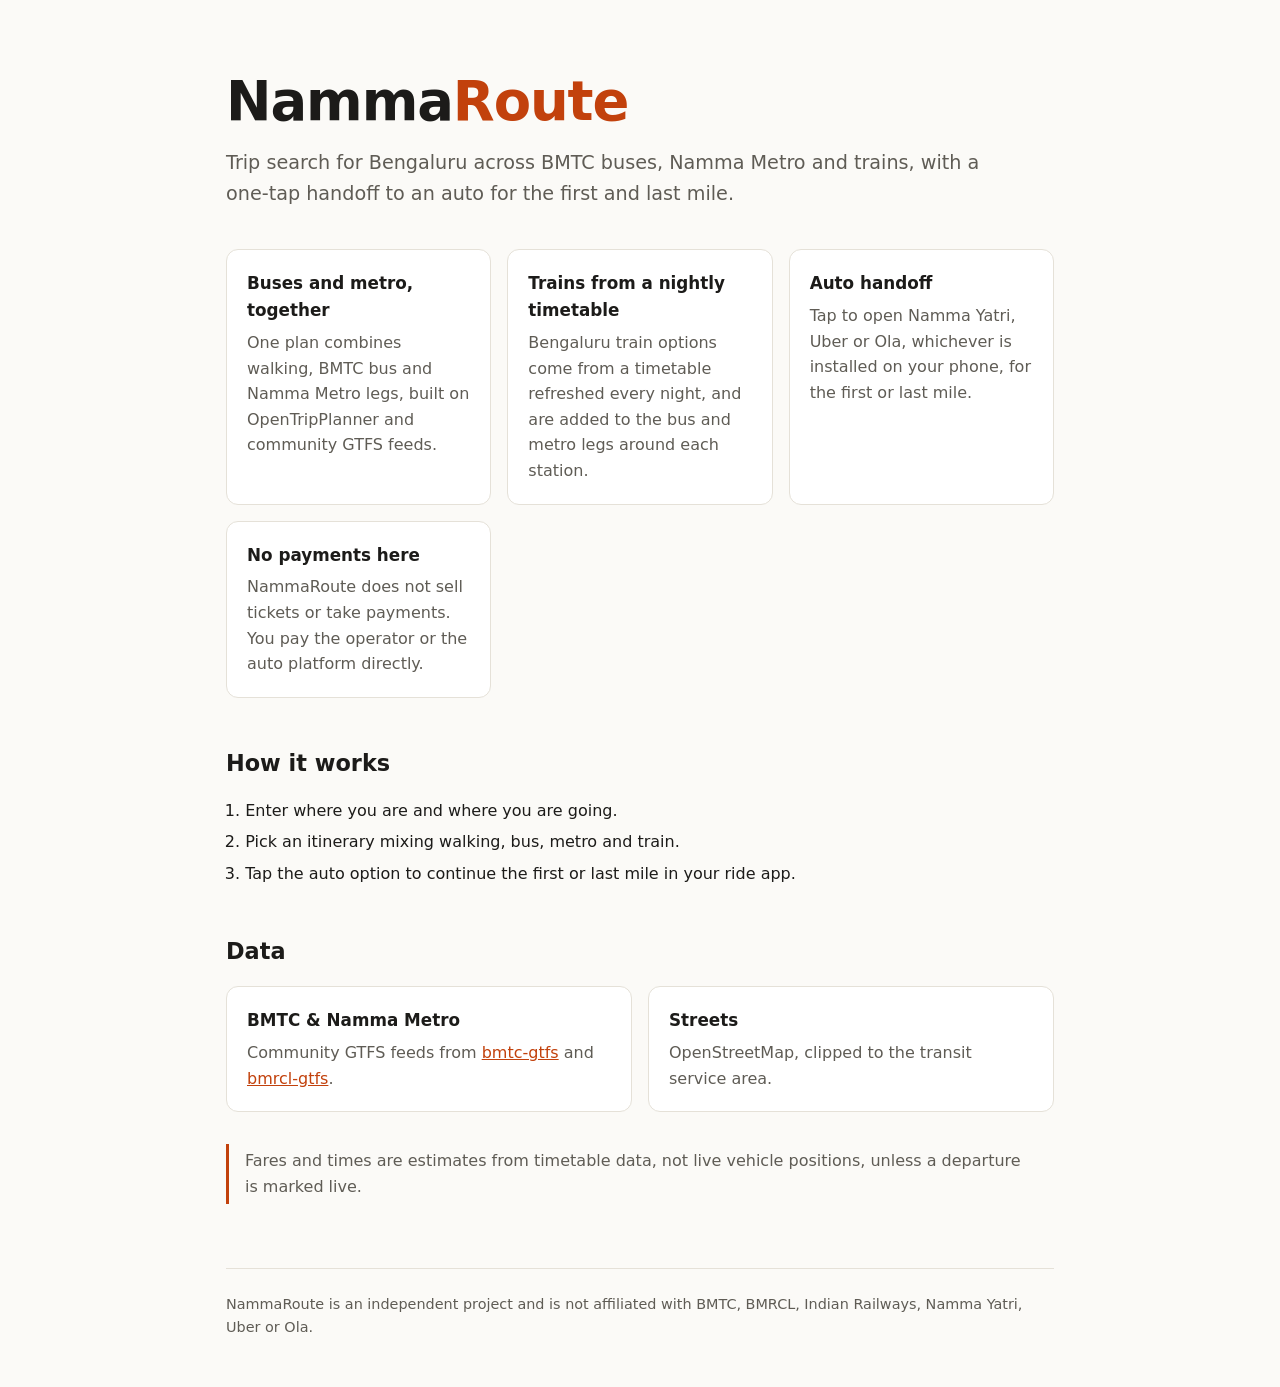
==== index.html @ 0c23e3b9 "Add NammaRoute landing page" ====
<!doctype html>
<html lang="en">
<head>
<meta charset="utf-8">
<meta name="viewport" content="width=device-width, initial-scale=1">
<title>NammaRoute – Bengaluru trip search</title>
<meta name="description" content="Plan Bengaluru trips across BMTC buses, Namma Metro and trains, with a one-tap handoff to Namma Yatri, Uber or Ola for the first and last mile.">
<style>
:root{--bg:#fbfaf7;--fg:#1c1b19;--muted:#5f5c55;--card:#fff;--line:#e5e1d8;--accent:#c2410c;--accent-fg:#fff}
@media (prefers-color-scheme:dark){:root{--bg:#141412;--fg:#f1efe9;--muted:#a8a498;--card:#1d1c19;--line:#2e2c27;--accent:#fb923c;--accent-fg:#141412}}
*{box-sizing:border-box}
body{margin:0;background:var(--bg);color:var(--fg);font:16px/1.6 system-ui,-apple-system,"Segoe UI",Roboto,sans-serif}
.wrap{max-width:860px;margin:0 auto;padding:0 16px}
header{padding:72px 0 40px}
h1{font-size:clamp(2.2rem,6vw,3.4rem);line-height:1.1;margin:0 0 16px;letter-spacing:-.02em}
h1 span{color:var(--accent)}
.lead{font-size:1.2rem;color:var(--muted);max-width:40em;margin:0}
h2{font-size:1.4rem;margin:48px 0 16px}
.grid{display:grid;gap:16px;grid-template-columns:repeat(auto-fit,minmax(240px,1fr))}
.card{background:var(--card);border:1px solid var(--line);border-radius:12px;padding:20px}
.card h3{margin:0 0 6px;font-size:1.05rem}
.card p{margin:0;color:var(--muted)}
ol{padding-left:1.2em}li{margin:6px 0}
.note{border-left:3px solid var(--accent);padding:4px 16px;color:var(--muted);margin-top:32px}
footer{border-top:1px solid var(--line);margin-top:64px;padding:24px 0 48px;color:var(--muted);font-size:.9rem}
a{color:var(--accent)}
</style>
</head>
<body>
<div class="wrap">
<header>
  <h1>Namma<span>Route</span></h1>
  <p class="lead">Trip search for Bengaluru across BMTC buses, Namma Metro and trains, with a one-tap handoff to an auto for the first and last mile.</p>
</header>

<main>
  <section class="grid" aria-label="Features">
    <div class="card"><h3>Buses and metro, together</h3><p>One plan combines walking, BMTC bus and Namma Metro legs, built on OpenTripPlanner and community GTFS feeds.</p></div>
    <div class="card"><h3>Trains from a nightly timetable</h3><p>Bengaluru train options come from a timetable refreshed every night, and are added to the bus and metro legs around each station.</p></div>
    <div class="card"><h3>Auto handoff</h3><p>Tap to open Namma Yatri, Uber or Ola, whichever is installed on your phone, for the first or last mile.</p></div>
    <div class="card"><h3>No payments here</h3><p>NammaRoute does not sell tickets or take payments. You pay the operator or the auto platform directly.</p></div>
  </section>

  <h2>How it works</h2>
  <ol>
    <li>Enter where you are and where you are going.</li>
    <li>Pick an itinerary mixing walking, bus, metro and train.</li>
    <li>Tap the auto option to continue the first or last mile in your ride app.</li>
  </ol>

  <h2>Data</h2>
  <div class="grid">
    <div class="card"><h3>BMTC &amp; Namma Metro</h3><p>Community GTFS feeds from <a href="https://github.com/Vonter/bmtc-gtfs">bmtc-gtfs</a> and <a href="https://github.com/Vonter/bmrcl-gtfs">bmrcl-gtfs</a>.</p></div>
    <div class="card"><h3>Streets</h3><p>OpenStreetMap, clipped to the transit service area.</p></div>
  </div>

  <p class="note">Fares and times are estimates from timetable data, not live vehicle positions, unless a departure is marked live.</p>
</main>

<footer>
  NammaRoute is an independent project and is not affiliated with BMTC, BMRCL, Indian Railways, Namma Yatri, Uber or Ola.
</footer>
</div>
</body>
</html>
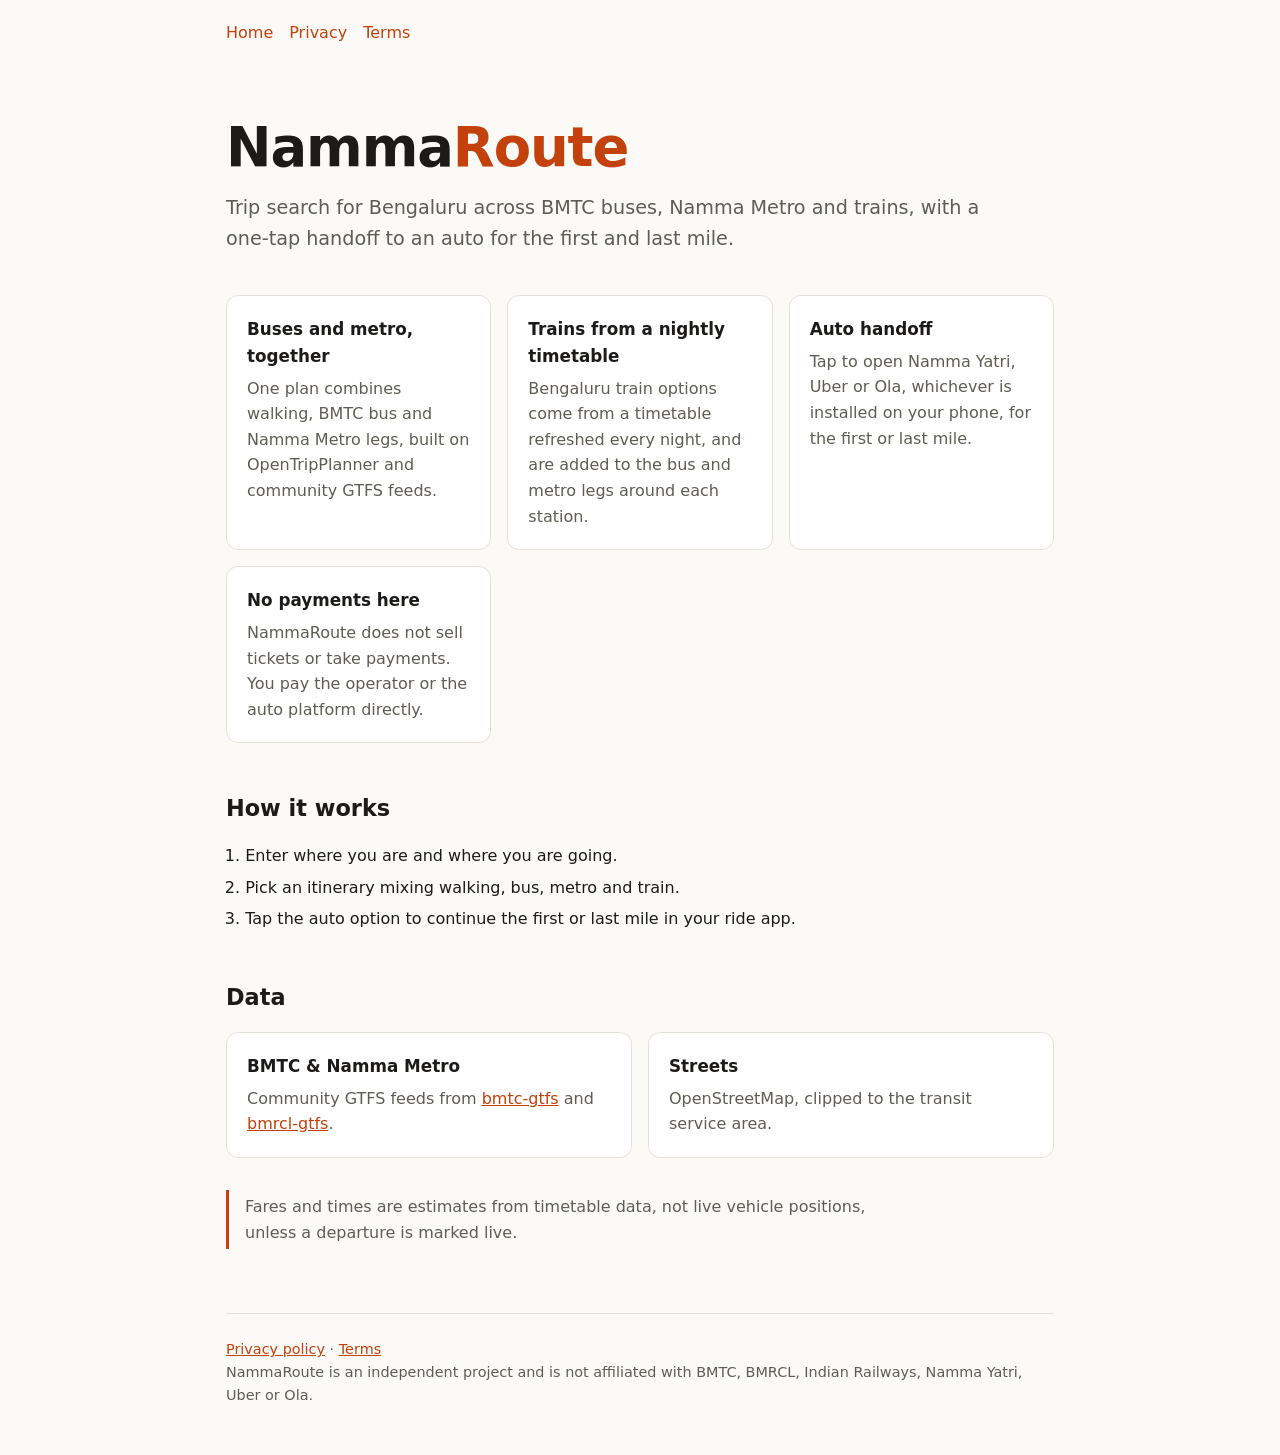
==== commit 2770084a: "Add privacy policy and terms pages with shared stylesheet" ====
--- a/index.html
+++ b/index.html
@@ -5,29 +5,11 @@
 <meta name="viewport" content="width=device-width, initial-scale=1">
 <title>NammaRoute – Bengaluru trip search</title>
 <meta name="description" content="Plan Bengaluru trips across BMTC buses, Namma Metro and trains, with a one-tap handoff to Namma Yatri, Uber or Ola for the first and last mile.">
-<style>
-:root{--bg:#fbfaf7;--fg:#1c1b19;--muted:#5f5c55;--card:#fff;--line:#e5e1d8;--accent:#c2410c;--accent-fg:#fff}
-@media (prefers-color-scheme:dark){:root{--bg:#141412;--fg:#f1efe9;--muted:#a8a498;--card:#1d1c19;--line:#2e2c27;--accent:#fb923c;--accent-fg:#141412}}
-*{box-sizing:border-box}
-body{margin:0;background:var(--bg);color:var(--fg);font:16px/1.6 system-ui,-apple-system,"Segoe UI",Roboto,sans-serif}
-.wrap{max-width:860px;margin:0 auto;padding:0 16px}
-header{padding:72px 0 40px}
-h1{font-size:clamp(2.2rem,6vw,3.4rem);line-height:1.1;margin:0 0 16px;letter-spacing:-.02em}
-h1 span{color:var(--accent)}
-.lead{font-size:1.2rem;color:var(--muted);max-width:40em;margin:0}
-h2{font-size:1.4rem;margin:48px 0 16px}
-.grid{display:grid;gap:16px;grid-template-columns:repeat(auto-fit,minmax(240px,1fr))}
-.card{background:var(--card);border:1px solid var(--line);border-radius:12px;padding:20px}
-.card h3{margin:0 0 6px;font-size:1.05rem}
-.card p{margin:0;color:var(--muted)}
-ol{padding-left:1.2em}li{margin:6px 0}
-.note{border-left:3px solid var(--accent);padding:4px 16px;color:var(--muted);margin-top:32px}
-footer{border-top:1px solid var(--line);margin-top:64px;padding:24px 0 48px;color:var(--muted);font-size:.9rem}
-a{color:var(--accent)}
-</style>
+<link rel="stylesheet" href="style.css">
 </head>
 <body>
 <div class="wrap">
+<nav><a href="./">Home</a><a href="privacy.html">Privacy</a><a href="terms.html">Terms</a></nav>
 <header>
   <h1>Namma<span>Route</span></h1>
   <p class="lead">Trip search for Bengaluru across BMTC buses, Namma Metro and trains, with a one-tap handoff to an auto for the first and last mile.</p>
@@ -58,6 +40,7 @@
 </main>
 
 <footer>
+  <a href="privacy.html">Privacy policy</a> · <a href="terms.html">Terms</a><br>
   NammaRoute is an independent project and is not affiliated with BMTC, BMRCL, Indian Railways, Namma Yatri, Uber or Ola.
 </footer>
 </div>
--- a/style.css
+++ b/style.css
@@ -0,0 +1,23 @@
+:root{--bg:#fbfaf7;--fg:#1c1b19;--muted:#5f5c55;--card:#fff;--line:#e5e1d8;--accent:#c2410c;--accent-fg:#fff}
+@media (prefers-color-scheme:dark){:root{--bg:#141412;--fg:#f1efe9;--muted:#a8a498;--card:#1d1c19;--line:#2e2c27;--accent:#fb923c;--accent-fg:#141412}}
+*{box-sizing:border-box}
+body{margin:0;background:var(--bg);color:var(--fg);font:16px/1.6 system-ui,-apple-system,"Segoe UI",Roboto,sans-serif}
+.wrap{max-width:860px;margin:0 auto;padding:0 16px}
+header{padding:72px 0 40px}
+h1{font-size:clamp(2.2rem,6vw,3.4rem);line-height:1.1;margin:0 0 16px;letter-spacing:-.02em}
+h1 span{color:var(--accent)}
+.lead{font-size:1.2rem;color:var(--muted);max-width:40em;margin:0}
+h2{font-size:1.4rem;margin:48px 0 16px}
+.grid{display:grid;gap:16px;grid-template-columns:repeat(auto-fit,minmax(240px,1fr))}
+.card{background:var(--card);border:1px solid var(--line);border-radius:12px;padding:20px}
+.card h3{margin:0 0 6px;font-size:1.05rem}
+.card p{margin:0;color:var(--muted)}
+ol{padding-left:1.2em}li{margin:6px 0}
+.note{border-left:3px solid var(--accent);padding:4px 16px;color:var(--muted);margin-top:32px}
+footer{border-top:1px solid var(--line);margin-top:64px;padding:24px 0 48px;color:var(--muted);font-size:.9rem}
+a{color:var(--accent)}
+nav{display:flex;gap:16px;flex-wrap:wrap;padding-top:20px}nav a{text-decoration:none}
+h1.page{font-size:2rem;margin:32px 0 8px}
+main p,main li{max-width:42em}
+.updated{color:var(--muted);margin:0 0 24px}
+
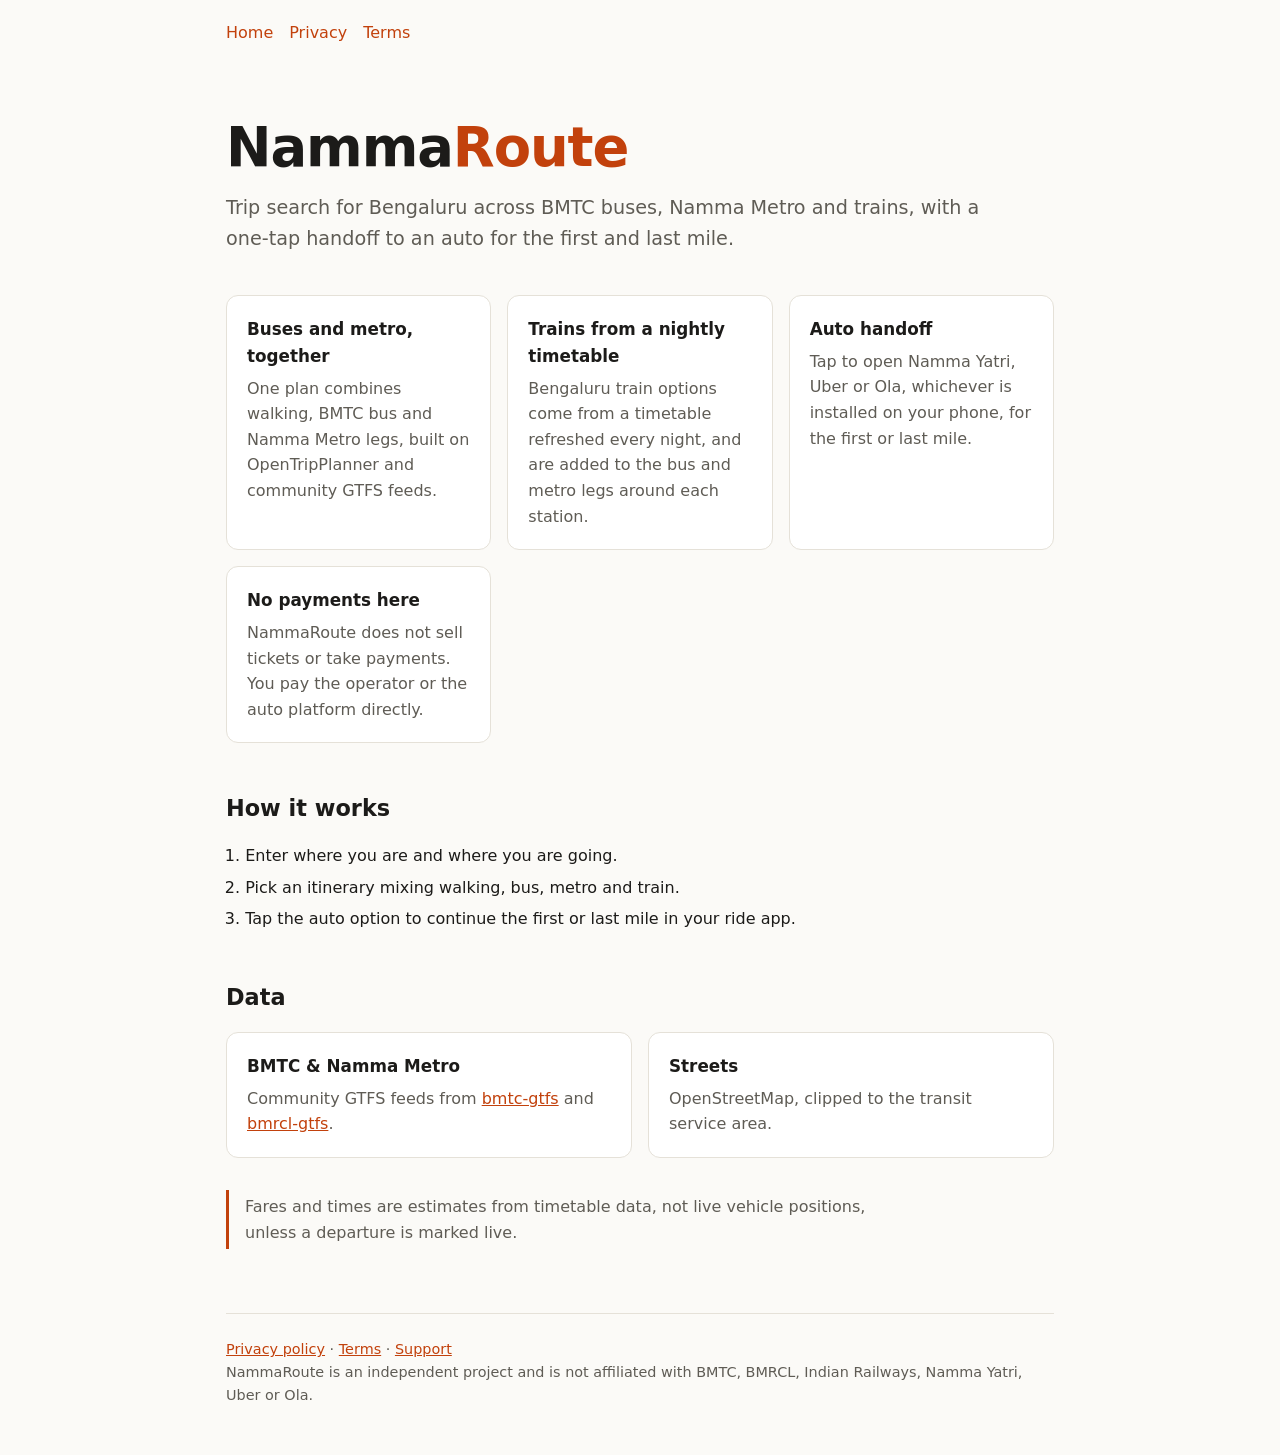
==== commit d7de4a76: "Add support email" ====
--- a/index.html
+++ b/index.html
@@ -40,7 +40,7 @@
 </main>
 
 <footer>
-  <a href="privacy.html">Privacy policy</a> · <a href="terms.html">Terms</a><br>
+  <a href="privacy.html">Privacy policy</a> · <a href="terms.html">Terms</a> · <a href="mailto:supportavir@gmail.com">Support</a><br>
   NammaRoute is an independent project and is not affiliated with BMTC, BMRCL, Indian Railways, Namma Yatri, Uber or Ola.
 </footer>
 </div>
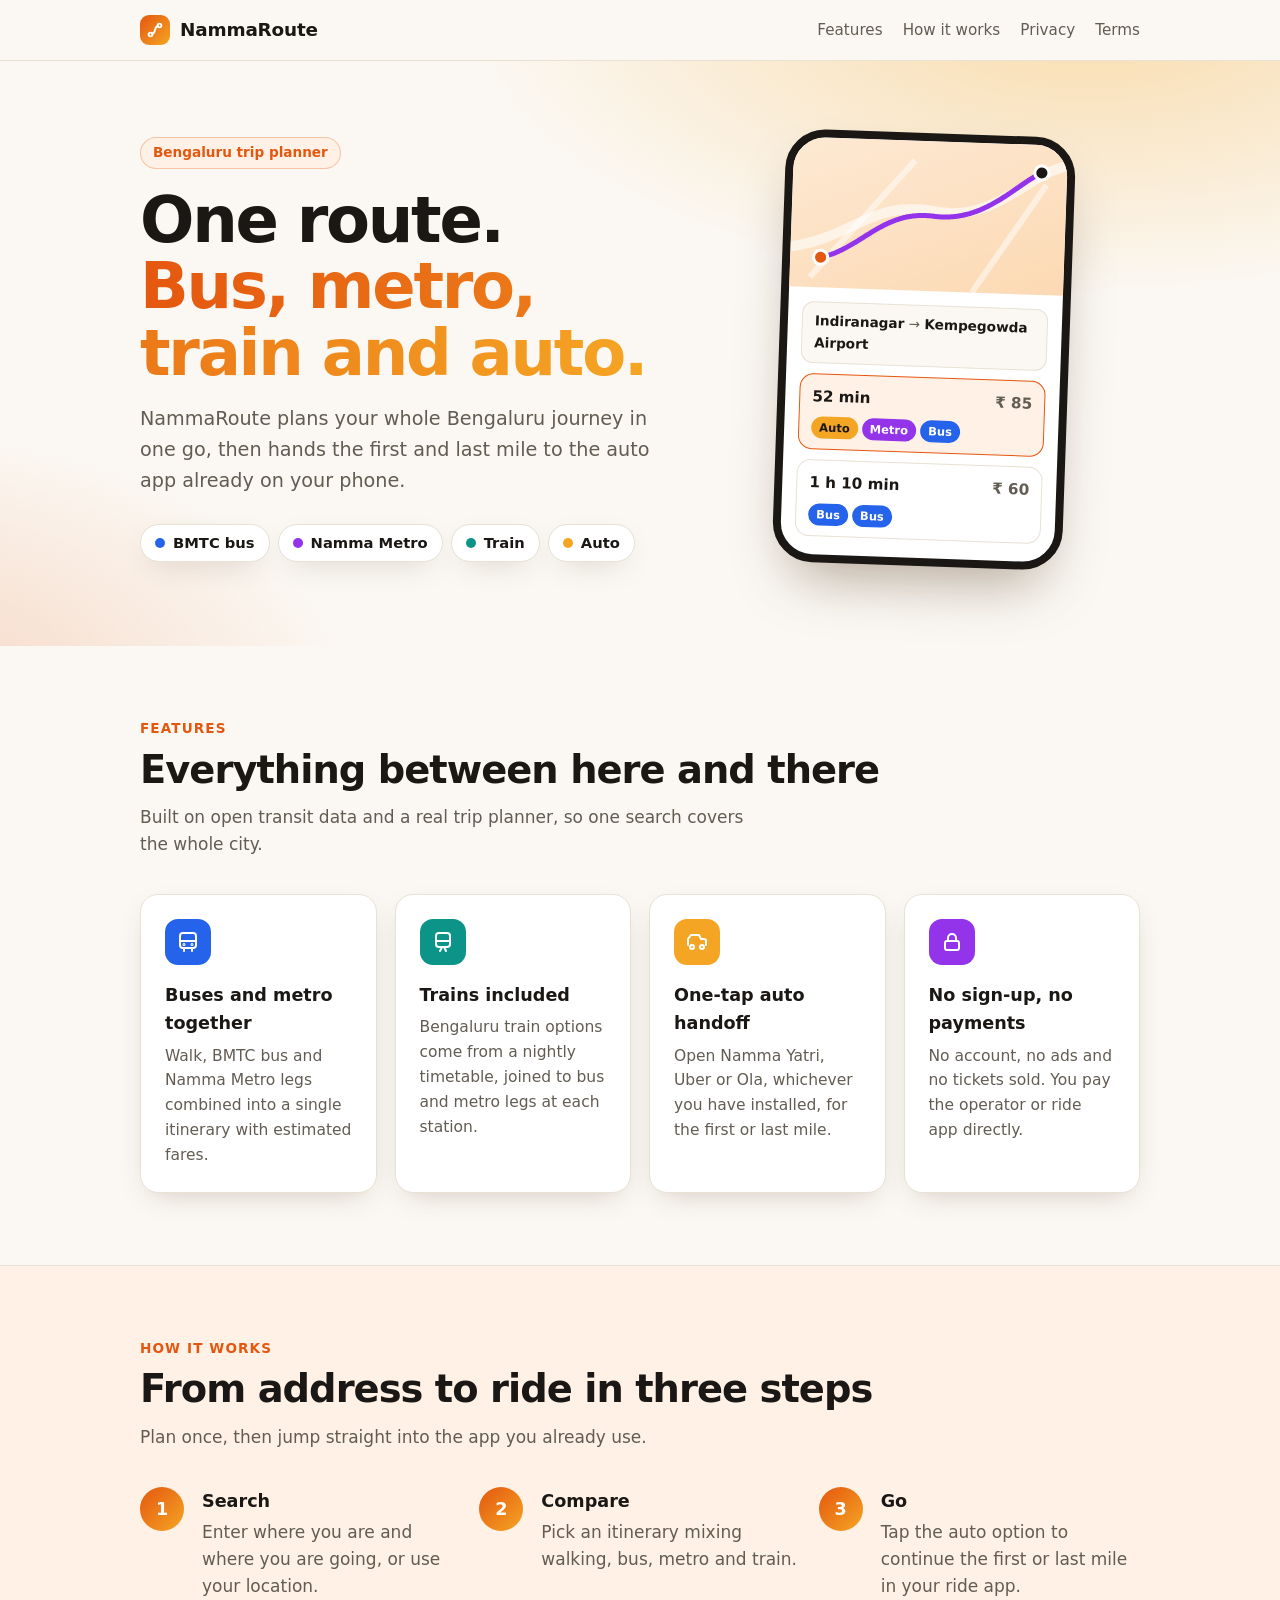
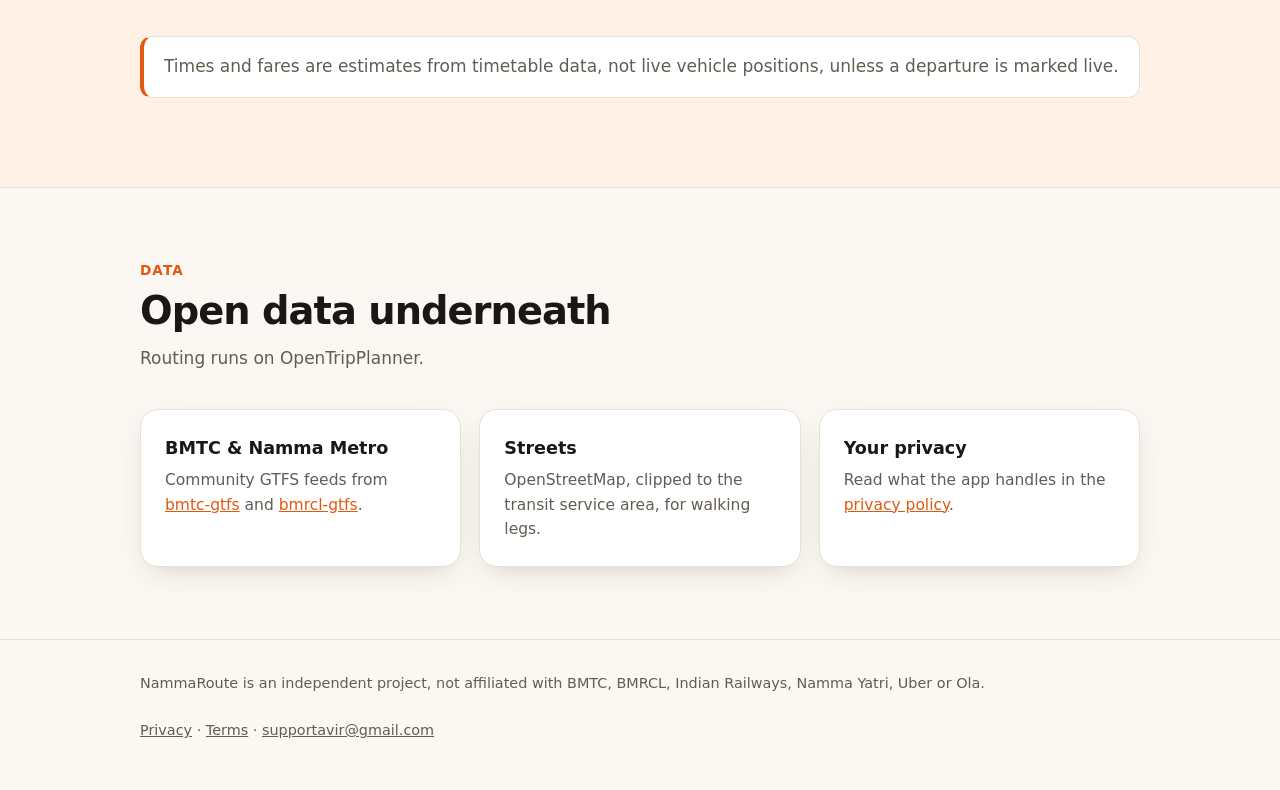
==== commit 12682f1b: "Redesign site: hero, phone mockup, feature cards, sticky nav" ====
--- a/index.html
+++ b/index.html
@@ -3,46 +3,74 @@
 <head>
 <meta charset="utf-8">
 <meta name="viewport" content="width=device-width, initial-scale=1">
-<title>NammaRoute – Bengaluru trip search</title>
-<meta name="description" content="Plan Bengaluru trips across BMTC buses, Namma Metro and trains, with a one-tap handoff to Namma Yatri, Uber or Ola for the first and last mile.">
+<title>NammaRoute – Bengaluru trip planner</title>
+<meta name="description" content="Plan Bengaluru trips across BMTC buses, Namma Metro and trains, with a one-tap handoff to Namma Yatri, Uber or Ola.">
+<meta name="theme-color" content="#e4570f">
 <link rel="stylesheet" href="style.css">
 </head>
 <body>
-<div class="wrap">
-<nav><a href="./">Home</a><a href="privacy.html">Privacy</a><a href="terms.html">Terms</a></nav>
-<header>
-  <h1>Namma<span>Route</span></h1>
-  <p class="lead">Trip search for Bengaluru across BMTC buses, Namma Metro and trains, with a one-tap handoff to an auto for the first and last mile.</p>
-</header>
+<header class="top"><div class="wrap">
+<a class="logo" href="./"><i><svg viewBox="0 0 24 24" fill="none" stroke="#fff" stroke-width="2.4" stroke-linecap="round" stroke-linejoin="round"><circle cx="6" cy="18" r="2.5"/><circle cx="18" cy="6" r="2.5"/><path d="M8 17c6 0 2-10 8-10"/></svg></i><span>NammaRoute</span></a>
+<nav><a href="./#features">Features</a><a href="./#how">How it works</a><a href="privacy.html">Privacy</a><a href="terms.html">Terms</a></nav>
+</div></header>
+<main>
+<div class="hero"><div class="wrap">
+<div>
+<span class="pill">Bengaluru trip planner</span>
+<h1>One route. <em>Bus, metro, train and auto.</em></h1>
+<p class="lead">NammaRoute plans your whole Bengaluru journey in one go, then hands the first and last mile to the auto app already on your phone.</p>
+<div class="chips">
+<span class="chip"><span class="dot" style="background:var(--bus)"></span>BMTC bus</span>
+<span class="chip"><span class="dot" style="background:var(--metro)"></span>Namma Metro</span>
+<span class="chip"><span class="dot" style="background:var(--train)"></span>Train</span>
+<span class="chip"><span class="dot" style="background:var(--auto)"></span>Auto</span>
+</div>
+</div>
+<div class="phone" aria-hidden="true">
+<div class="map"><svg viewBox="0 0 270 150" preserveAspectRatio="none"><path d="M0 110C60 100 80 60 140 70S230 30 270 20" stroke="#fff" stroke-opacity=".6" stroke-width="10" fill="none"/><path d="M20 140L120 20M180 150L250 40" stroke="#fff" stroke-opacity=".5" stroke-width="6" fill="none"/><path d="M30 120C70 110 90 70 140 75S220 40 245 28" stroke="#9333ea" stroke-width="5" fill="none" stroke-linecap="round" stroke-dasharray="1 0"/><circle cx="30" cy="120" r="7" fill="#e4570f" stroke="#fff" stroke-width="3"/><circle cx="245" cy="28" r="7" fill="#1a1714" stroke="#fff" stroke-width="3"/></svg></div>
+<div class="sheet">
+<div class="search"><b>Indiranagar</b> → <b>Kempegowda Airport</b></div>
+<div class="trip best"><div class="row"><span>52 min</span><span>₹ 85</span></div><div class="legs"><span style="background:var(--auto);color:#1a1714">Auto</span><span style="background:var(--metro)">Metro</span><span style="background:var(--bus)">Bus</span></div></div>
+<div class="trip"><div class="row"><span>1 h 10 min</span><span>₹ 60</span></div><div class="legs"><span style="background:var(--bus)">Bus</span><span style="background:var(--bus)">Bus</span></div></div>
+</div></div>
+</div></div>
 
-<main>
-  <section class="grid" aria-label="Features">
-    <div class="card"><h3>Buses and metro, together</h3><p>One plan combines walking, BMTC bus and Namma Metro legs, built on OpenTripPlanner and community GTFS feeds.</p></div>
-    <div class="card"><h3>Trains from a nightly timetable</h3><p>Bengaluru train options come from a timetable refreshed every night, and are added to the bus and metro legs around each station.</p></div>
-    <div class="card"><h3>Auto handoff</h3><p>Tap to open Namma Yatri, Uber or Ola, whichever is installed on your phone, for the first or last mile.</p></div>
-    <div class="card"><h3>No payments here</h3><p>NammaRoute does not sell tickets or take payments. You pay the operator or the auto platform directly.</p></div>
-  </section>
+<section id="features"><div class="wrap">
+<p class="eyebrow">Features</p>
+<h2>Everything between here and there</h2>
+<p class="sub">Built on open transit data and a real trip planner, so one search covers the whole city.</p>
+<div class="grid">
+<div class="card"><div class="ico" style="background:var(--bus)"><svg viewBox="0 0 24 24" fill="none" stroke="currentColor" stroke-width="2" stroke-linecap="round" stroke-linejoin="round"><rect x="4" y="3" width="16" height="15" rx="3"/><path d="M4 11h16M8 21v-3M16 21v-3"/><circle cx="8" cy="14.5" r=".5"/><circle cx="16" cy="14.5" r=".5"/></svg></div><h3>Buses and metro together</h3><p>Walk, BMTC bus and Namma Metro legs combined into a single itinerary with estimated fares.</p></div>
+<div class="card"><div class="ico" style="background:var(--train)"><svg viewBox="0 0 24 24" fill="none" stroke="currentColor" stroke-width="2" stroke-linecap="round" stroke-linejoin="round"><rect x="5" y="3" width="14" height="14" rx="3"/><path d="M5 11h14M9 21l2-4M15 21l-2-4"/></svg></div><h3>Trains included</h3><p>Bengaluru train options come from a nightly timetable, joined to bus and metro legs at each station.</p></div>
+<div class="card"><div class="ico" style="background:var(--auto)"><svg viewBox="0 0 24 24" fill="none" stroke="currentColor" stroke-width="2" stroke-linecap="round" stroke-linejoin="round"><path d="M3 15V9l3-4h8l2 4h3a2 2 0 0 1 2 2v4"/><circle cx="7" cy="17" r="2"/><circle cx="17" cy="17" r="2"/></svg></div><h3>One-tap auto handoff</h3><p>Open Namma Yatri, Uber or Ola, whichever you have installed, for the first or last mile.</p></div>
+<div class="card"><div class="ico" style="background:var(--metro)"><svg viewBox="0 0 24 24" fill="none" stroke="currentColor" stroke-width="2" stroke-linecap="round" stroke-linejoin="round"><rect x="5" y="11" width="14" height="9" rx="2"/><path d="M8 11V8a4 4 0 0 1 8 0v3"/></svg></div><h3>No sign-up, no payments</h3><p>No account, no ads and no tickets sold. You pay the operator or ride app directly.</p></div>
+</div></div></section>
 
-  <h2>How it works</h2>
-  <ol>
-    <li>Enter where you are and where you are going.</li>
-    <li>Pick an itinerary mixing walking, bus, metro and train.</li>
-    <li>Tap the auto option to continue the first or last mile in your ride app.</li>
-  </ol>
+<section id="how" class="band"><div class="wrap">
+<p class="eyebrow">How it works</p>
+<h2>From address to ride in three steps</h2>
+<p class="sub">Plan once, then jump straight into the app you already use.</p>
+<div class="steps">
+<div class="step"><h3>Search</h3><p>Enter where you are and where you are going, or use your location.</p></div>
+<div class="step"><h3>Compare</h3><p>Pick an itinerary mixing walking, bus, metro and train.</p></div>
+<div class="step"><h3>Go</h3><p>Tap the auto option to continue the first or last mile in your ride app.</p></div>
+</div>
+<p class="note">Times and fares are estimates from timetable data, not live vehicle positions, unless a departure is marked live.</p>
+</div></section>
 
-  <h2>Data</h2>
-  <div class="grid">
-    <div class="card"><h3>BMTC &amp; Namma Metro</h3><p>Community GTFS feeds from <a href="https://github.com/Vonter/bmtc-gtfs">bmtc-gtfs</a> and <a href="https://github.com/Vonter/bmrcl-gtfs">bmrcl-gtfs</a>.</p></div>
-    <div class="card"><h3>Streets</h3><p>OpenStreetMap, clipped to the transit service area.</p></div>
-  </div>
-
-  <p class="note">Fares and times are estimates from timetable data, not live vehicle positions, unless a departure is marked live.</p>
+<section><div class="wrap">
+<p class="eyebrow">Data</p>
+<h2>Open data underneath</h2>
+<p class="sub">Routing runs on OpenTripPlanner.</p>
+<div class="grid">
+<div class="card"><h3>BMTC &amp; Namma Metro</h3><p>Community GTFS feeds from <a href="https://github.com/Vonter/bmtc-gtfs">bmtc-gtfs</a> and <a href="https://github.com/Vonter/bmrcl-gtfs">bmrcl-gtfs</a>.</p></div>
+<div class="card"><h3>Streets</h3><p>OpenStreetMap, clipped to the transit service area, for walking legs.</p></div>
+<div class="card"><h3>Your privacy</h3><p>Read what the app handles in the <a href="privacy.html">privacy policy</a>.</p></div>
+</div></div></section>
 </main>
-
-<footer>
-  <a href="privacy.html">Privacy policy</a> · <a href="terms.html">Terms</a> · <a href="mailto:supportavir@gmail.com">Support</a><br>
-  NammaRoute is an independent project and is not affiliated with BMTC, BMRCL, Indian Railways, Namma Yatri, Uber or Ola.
-</footer>
-</div>
+<footer><div class="wrap">
+<div>NammaRoute is an independent project, not affiliated with BMTC, BMRCL, Indian Railways, Namma Yatri, Uber or Ola.</div>
+<div><a href="privacy.html">Privacy</a> · <a href="terms.html">Terms</a> · <a href="mailto:supportavir@gmail.com">supportavir@gmail.com</a></div>
+</div></footer>
 </body>
 </html>
--- a/style.css
+++ b/style.css
@@ -1,23 +1,68 @@
-:root{--bg:#fbfaf7;--fg:#1c1b19;--muted:#5f5c55;--card:#fff;--line:#e5e1d8;--accent:#c2410c;--accent-fg:#fff}
-@media (prefers-color-scheme:dark){:root{--bg:#141412;--fg:#f1efe9;--muted:#a8a498;--card:#1d1c19;--line:#2e2c27;--accent:#fb923c;--accent-fg:#141412}}
+:root{--bg:#fbf8f3;--fg:#1a1714;--muted:#625c52;--card:#fff;--line:#e8e1d4;--accent:#e4570f;--accent2:#f5a524;--bus:#2563eb;--metro:#9333ea;--train:#0d9488;--auto:#f5a524;--soft:#fff1e6;--shadow:0 10px 30px -12px rgba(60,30,0,.25)}
+@media (prefers-color-scheme:dark){:root{--bg:#12110f;--fg:#f4f1ea;--muted:#aaa497;--card:#1c1a17;--line:#2f2c26;--accent:#ff8a4c;--accent2:#ffc247;--bus:#60a5fa;--metro:#c084fc;--train:#2dd4bf;--soft:#25190f;--shadow:0 10px 30px -12px rgba(0,0,0,.6)}}
 *{box-sizing:border-box}
-body{margin:0;background:var(--bg);color:var(--fg);font:16px/1.6 system-ui,-apple-system,"Segoe UI",Roboto,sans-serif}
-.wrap{max-width:860px;margin:0 auto;padding:0 16px}
-header{padding:72px 0 40px}
-h1{font-size:clamp(2.2rem,6vw,3.4rem);line-height:1.1;margin:0 0 16px;letter-spacing:-.02em}
-h1 span{color:var(--accent)}
-.lead{font-size:1.2rem;color:var(--muted);max-width:40em;margin:0}
-h2{font-size:1.4rem;margin:48px 0 16px}
-.grid{display:grid;gap:16px;grid-template-columns:repeat(auto-fit,minmax(240px,1fr))}
-.card{background:var(--card);border:1px solid var(--line);border-radius:12px;padding:20px}
-.card h3{margin:0 0 6px;font-size:1.05rem}
-.card p{margin:0;color:var(--muted)}
-ol{padding-left:1.2em}li{margin:6px 0}
-.note{border-left:3px solid var(--accent);padding:4px 16px;color:var(--muted);margin-top:32px}
-footer{border-top:1px solid var(--line);margin-top:64px;padding:24px 0 48px;color:var(--muted);font-size:.9rem}
+html{scroll-behavior:smooth}
+body{margin:0;background:var(--bg);color:var(--fg);font:17px/1.6 system-ui,-apple-system,"Segoe UI",Roboto,sans-serif;-webkit-font-smoothing:antialiased}
+.wrap{max-width:1040px;margin:0 auto;padding:0 20px}
 a{color:var(--accent)}
-nav{display:flex;gap:16px;flex-wrap:wrap;padding-top:20px}nav a{text-decoration:none}
-h1.page{font-size:2rem;margin:32px 0 8px}
-main p,main li{max-width:42em}
-.updated{color:var(--muted);margin:0 0 24px}
-
+.top{position:sticky;top:0;z-index:10;backdrop-filter:blur(12px);background:color-mix(in srgb,var(--bg) 82%,transparent);border-bottom:1px solid var(--line)}
+.top .wrap{display:flex;align-items:center;justify-content:space-between;height:60px}
+.logo{display:flex;align-items:center;gap:10px;font-weight:800;font-size:1.15rem;color:var(--fg);text-decoration:none;letter-spacing:-.01em}
+.logo i{width:30px;height:30px;border-radius:9px;background:linear-gradient(135deg,var(--accent),var(--accent2));display:grid;place-items:center}
+.logo i svg{width:18px;height:18px}
+nav{display:flex;gap:20px;font-size:.95rem}
+nav a{color:var(--muted);text-decoration:none;font-weight:500}
+nav a:hover{color:var(--accent)}
+.hero{position:relative;overflow:hidden;background:radial-gradient(900px 420px at 85% -10%,color-mix(in srgb,var(--accent2) 35%,transparent),transparent 70%),radial-gradient(700px 400px at -10% 110%,color-mix(in srgb,var(--accent) 22%,transparent),transparent 70%)}
+.hero .wrap{display:grid;grid-template-columns:1.1fr .9fr;gap:40px;align-items:center;padding-top:72px;padding-bottom:80px}
+.pill{display:inline-block;background:var(--soft);color:var(--accent);border:1px solid color-mix(in srgb,var(--accent) 30%,transparent);padding:4px 12px;border-radius:99px;font-size:.85rem;font-weight:600;margin-bottom:18px}
+h1{font-size:clamp(2.4rem,6vw,4rem);line-height:1.04;letter-spacing:-.035em;margin:0 0 18px}
+h1 em{font-style:normal;background:linear-gradient(90deg,var(--accent),var(--accent2));-webkit-background-clip:text;background-clip:text;color:transparent}
+.lead{font-size:1.2rem;color:var(--muted);margin:0 0 28px;max-width:30em}
+.chips{display:flex;gap:8px;flex-wrap:wrap}
+.chip{display:inline-flex;align-items:center;gap:8px;background:var(--card);border:1px solid var(--line);border-radius:99px;padding:6px 14px;font-weight:600;font-size:.92rem;box-shadow:var(--shadow)}
+.dot{width:10px;height:10px;border-radius:50%}
+.phone{justify-self:center;width:290px;background:var(--card);border:8px solid #1a1714;border-radius:40px;box-shadow:0 30px 60px -20px rgba(60,30,0,.4);overflow:hidden;transform:rotate(2deg)}
+@media (prefers-color-scheme:dark){.phone{border-color:#3a3631}}
+.phone .map{height:150px;background:linear-gradient(160deg,#fde9d3,#fcd9b3);position:relative}
+@media (prefers-color-scheme:dark){.phone .map{background:linear-gradient(160deg,#2a2118,#201912)}}
+.phone .map svg{position:absolute;inset:0;width:100%;height:100%}
+.sheet{padding:14px 14px 18px}
+.search{background:var(--bg);border:1px solid var(--line);border-radius:12px;padding:8px 12px;font-size:.85rem;color:var(--muted);margin-bottom:8px}
+.search b{color:var(--fg)}
+.trip{border:1px solid var(--line);border-radius:14px;padding:10px 12px;margin-top:10px}
+.trip.best{border-color:var(--accent);background:var(--soft)}
+.trip .row{display:flex;justify-content:space-between;font-weight:700;font-size:.95rem}
+.trip .row span:last-child{color:var(--muted);font-weight:600}
+.legs{display:flex;gap:4px;margin-top:8px;font-size:.72rem;font-weight:700;color:#fff}
+.legs span{padding:2px 8px;border-radius:99px}
+section{padding:72px 0}
+.eyebrow{color:var(--accent);font-weight:700;font-size:.85rem;letter-spacing:.08em;text-transform:uppercase;margin:0 0 8px}
+h2{font-size:clamp(1.7rem,3.6vw,2.4rem);letter-spacing:-.025em;line-height:1.15;margin:0 0 12px}
+.sub{color:var(--muted);max-width:36em;margin:0 0 36px}
+.grid{display:grid;gap:18px;grid-template-columns:repeat(auto-fit,minmax(230px,1fr))}
+.card{background:var(--card);border:1px solid var(--line);border-radius:18px;padding:24px;box-shadow:var(--shadow);transition:transform .2s}
+.card:hover{transform:translateY(-3px)}
+.ico{width:46px;height:46px;border-radius:13px;display:grid;place-items:center;margin-bottom:16px;color:#fff}
+.ico svg{width:24px;height:24px}
+.card h3{margin:0 0 6px;font-size:1.1rem}
+.card p{margin:0;color:var(--muted);font-size:.97rem}
+.band{background:var(--soft);border-block:1px solid var(--line)}
+.steps{counter-reset:s;display:grid;gap:18px;grid-template-columns:repeat(auto-fit,minmax(240px,1fr))}
+.step{position:relative;padding-left:62px}
+.step::before{counter-increment:s;content:counter(s);position:absolute;left:0;top:0;width:44px;height:44px;border-radius:50%;background:linear-gradient(135deg,var(--accent),var(--accent2));color:#fff;font-weight:800;display:grid;place-items:center;font-size:1.1rem}
+.step h3{margin:0 0 4px;font-size:1.1rem}
+.step p{margin:0;color:var(--muted)}
+.note{background:var(--card);border:1px solid var(--line);border-left:4px solid var(--accent);border-radius:12px;padding:16px 20px;color:var(--muted);margin-top:36px}
+.cta{text-align:center}
+.btn{display:inline-block;background:linear-gradient(135deg,var(--accent),var(--accent2));color:#fff;text-decoration:none;font-weight:700;padding:14px 28px;border-radius:99px;box-shadow:var(--shadow)}
+footer{border-top:1px solid var(--line);padding:32px 0 48px;color:var(--muted);font-size:.9rem}
+footer .wrap{display:flex;gap:24px;justify-content:space-between;flex-wrap:wrap}
+footer a{color:var(--muted)}
+/* legal pages */
+.doc{max-width:720px;padding:56px 20px 24px;margin:0 auto}
+.doc h1{font-size:2.4rem;margin-bottom:6px}
+.updated{color:var(--muted);margin:0 0 28px}
+.doc h2{font-size:1.3rem;margin:36px 0 10px;letter-spacing:-.01em}
+.doc ul{padding-left:1.2em}.doc li{margin:8px 0}
+@media (max-width:760px){.hero .wrap{grid-template-columns:1fr;padding-top:48px}.phone{transform:none}nav{gap:14px}.logo span{display:none}}
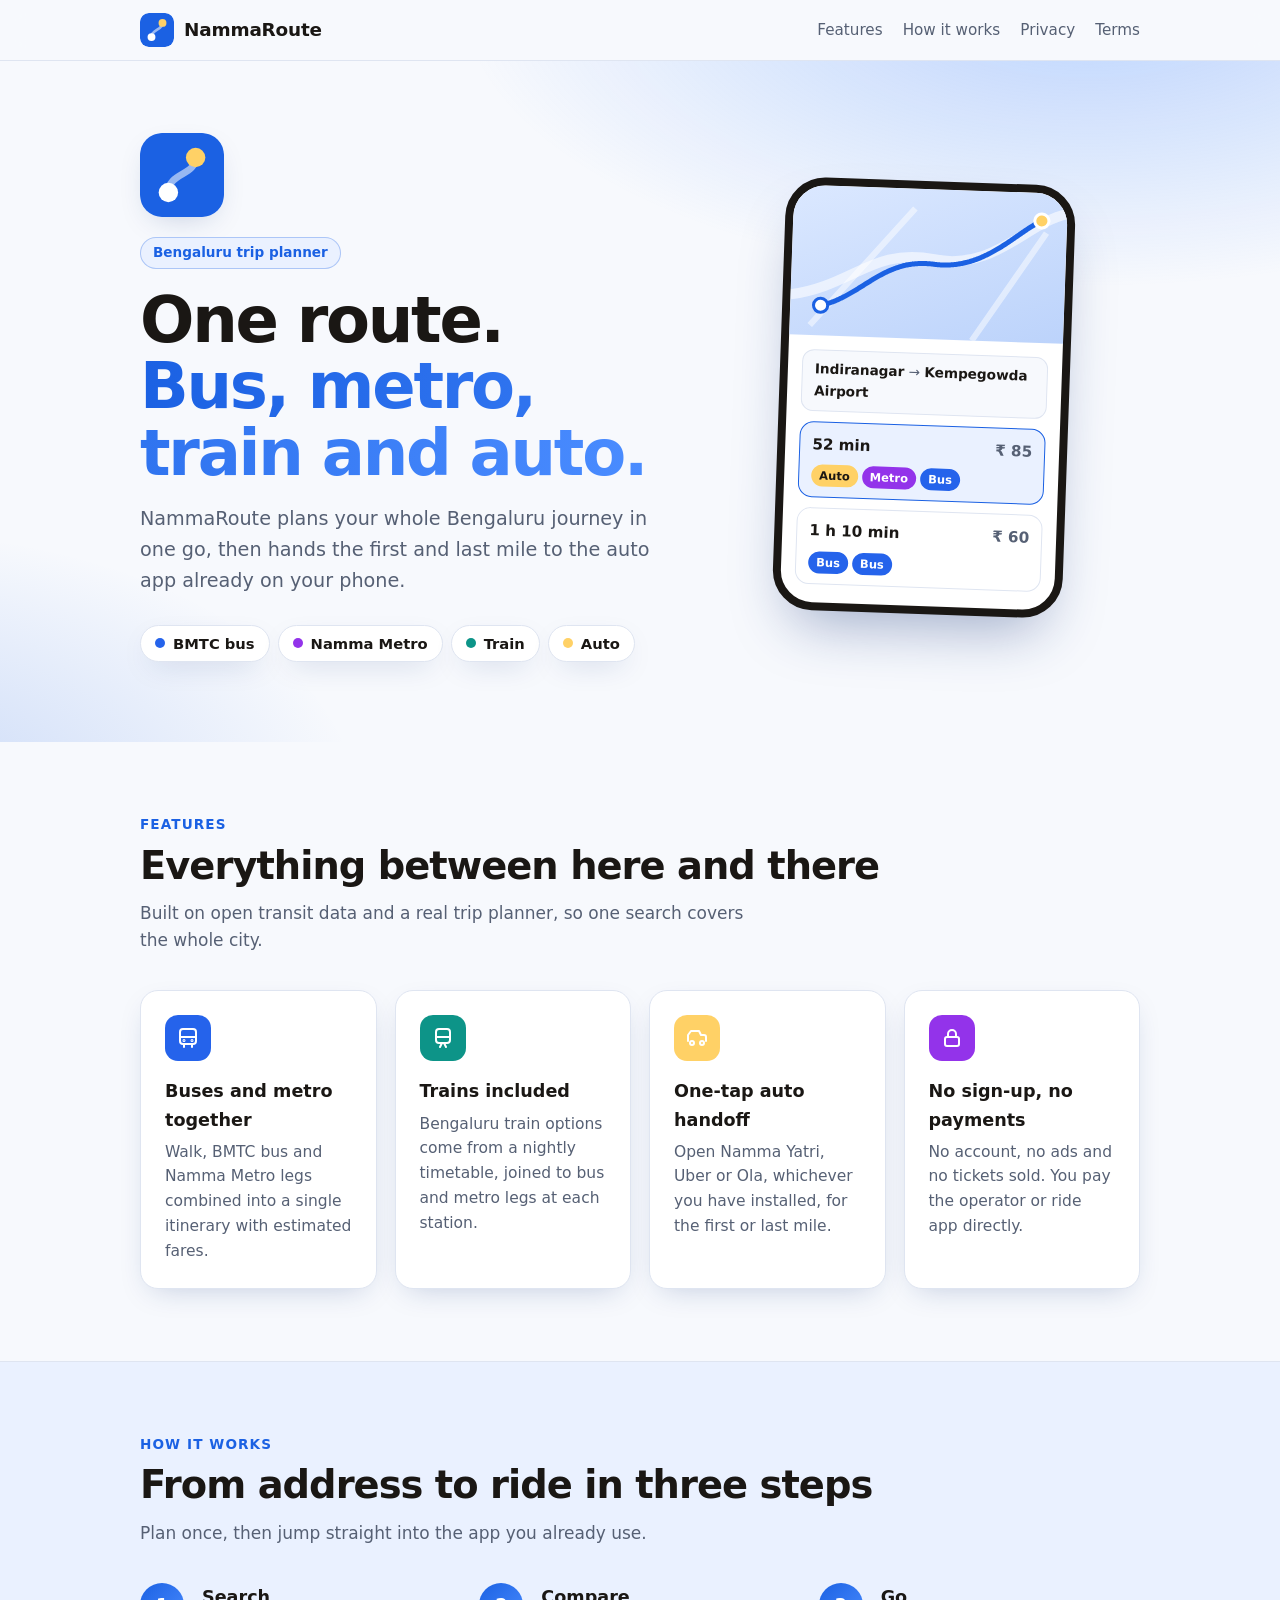
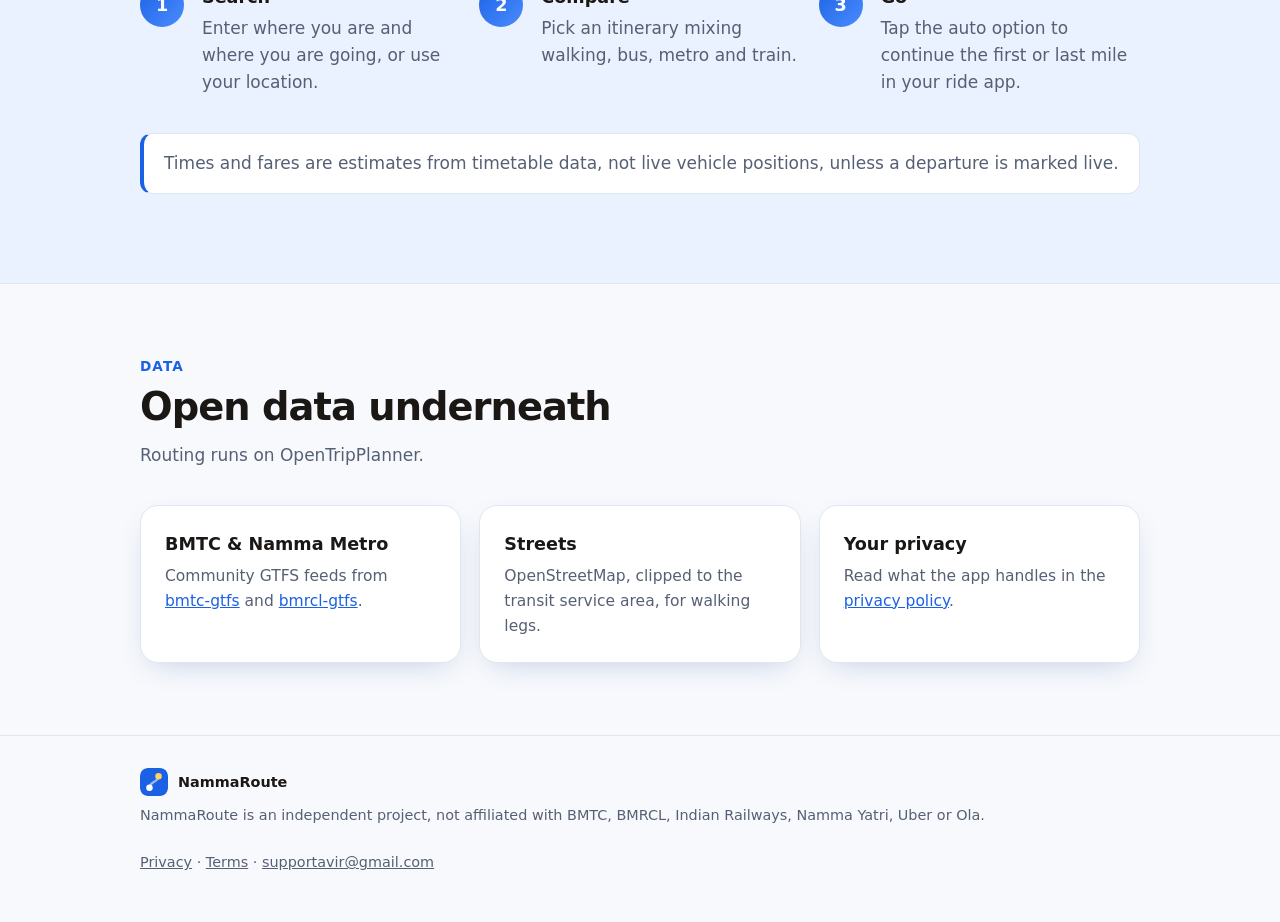
==== commit b5666e2f: "Use the app icon and brand colours across the site" ====
--- a/index.html
+++ b/index.html
@@ -5,17 +5,22 @@
 <meta name="viewport" content="width=device-width, initial-scale=1">
 <title>NammaRoute – Bengaluru trip planner</title>
 <meta name="description" content="Plan Bengaluru trips across BMTC buses, Namma Metro and trains, with a one-tap handoff to Namma Yatri, Uber or Ola.">
-<meta name="theme-color" content="#e4570f">
+<meta name="theme-color" content="#1b61e3">
+<link rel="icon" href="icon.svg" type="image/svg+xml">
+<link rel="apple-touch-icon" href="apple-touch-icon.png">
+<meta property="og:title" content="NammaRoute">
+<meta property="og:image" content="https://agndreamz.github.io/nrpage/icon-512.png">
 <link rel="stylesheet" href="style.css">
 </head>
 <body>
 <header class="top"><div class="wrap">
-<a class="logo" href="./"><i><svg viewBox="0 0 24 24" fill="none" stroke="#fff" stroke-width="2.4" stroke-linecap="round" stroke-linejoin="round"><circle cx="6" cy="18" r="2.5"/><circle cx="18" cy="6" r="2.5"/><path d="M8 17c6 0 2-10 8-10"/></svg></i><span>NammaRoute</span></a>
+<a class="logo" href="./"><img src="icon.svg" alt="" width="34" height="34"><span>NammaRoute</span></a>
 <nav><a href="./#features">Features</a><a href="./#how">How it works</a><a href="privacy.html">Privacy</a><a href="terms.html">Terms</a></nav>
 </div></header>
 <main>
 <div class="hero"><div class="wrap">
 <div>
+<img class="appicon" src="icon.svg" alt="NammaRoute app icon" width="84" height="84">
 <span class="pill">Bengaluru trip planner</span>
 <h1>One route. <em>Bus, metro, train and auto.</em></h1>
 <p class="lead">NammaRoute plans your whole Bengaluru journey in one go, then hands the first and last mile to the auto app already on your phone.</p>
@@ -27,7 +32,7 @@
 </div>
 </div>
 <div class="phone" aria-hidden="true">
-<div class="map"><svg viewBox="0 0 270 150" preserveAspectRatio="none"><path d="M0 110C60 100 80 60 140 70S230 30 270 20" stroke="#fff" stroke-opacity=".6" stroke-width="10" fill="none"/><path d="M20 140L120 20M180 150L250 40" stroke="#fff" stroke-opacity=".5" stroke-width="6" fill="none"/><path d="M30 120C70 110 90 70 140 75S220 40 245 28" stroke="#9333ea" stroke-width="5" fill="none" stroke-linecap="round" stroke-dasharray="1 0"/><circle cx="30" cy="120" r="7" fill="#e4570f" stroke="#fff" stroke-width="3"/><circle cx="245" cy="28" r="7" fill="#1a1714" stroke="#fff" stroke-width="3"/></svg></div>
+<div class="map"><svg viewBox="0 0 270 150" preserveAspectRatio="none"><path d="M0 110C60 100 80 60 140 70S230 30 270 20" stroke="#fff" stroke-opacity=".6" stroke-width="10" fill="none"/><path d="M20 140L120 20M180 150L250 40" stroke="#fff" stroke-opacity=".5" stroke-width="6" fill="none"/><path d="M30 120C70 110 90 70 140 75S220 40 245 28" stroke="#1b61e3" stroke-width="5" fill="none" stroke-linecap="round" stroke-dasharray="1 0"/><circle cx="30" cy="120" r="7" fill="#fff" stroke="#1b61e3" stroke="#fff" stroke-width="3"/><circle cx="245" cy="28" r="7" fill="#ffd166" stroke="#fff" stroke-width="3"/></svg></div>
 <div class="sheet">
 <div class="search"><b>Indiranagar</b> → <b>Kempegowda Airport</b></div>
 <div class="trip best"><div class="row"><span>52 min</span><span>₹ 85</span></div><div class="legs"><span style="background:var(--auto);color:#1a1714">Auto</span><span style="background:var(--metro)">Metro</span><span style="background:var(--bus)">Bus</span></div></div>
@@ -69,7 +74,7 @@
 </div></div></section>
 </main>
 <footer><div class="wrap">
-<div>NammaRoute is an independent project, not affiliated with BMTC, BMRCL, Indian Railways, Namma Yatri, Uber or Ola.</div>
+<div><div class="footbrand"><img src="icon.svg" alt="" width="28" height="28">NammaRoute</div>NammaRoute is an independent project, not affiliated with BMTC, BMRCL, Indian Railways, Namma Yatri, Uber or Ola.</div>
 <div><a href="privacy.html">Privacy</a> · <a href="terms.html">Terms</a> · <a href="mailto:supportavir@gmail.com">supportavir@gmail.com</a></div>
 </div></footer>
 </body>
--- a/style.css
+++ b/style.css
@@ -1,5 +1,5 @@
-:root{--bg:#fbf8f3;--fg:#1a1714;--muted:#625c52;--card:#fff;--line:#e8e1d4;--accent:#e4570f;--accent2:#f5a524;--bus:#2563eb;--metro:#9333ea;--train:#0d9488;--auto:#f5a524;--soft:#fff1e6;--shadow:0 10px 30px -12px rgba(60,30,0,.25)}
-@media (prefers-color-scheme:dark){:root{--bg:#12110f;--fg:#f4f1ea;--muted:#aaa497;--card:#1c1a17;--line:#2f2c26;--accent:#ff8a4c;--accent2:#ffc247;--bus:#60a5fa;--metro:#c084fc;--train:#2dd4bf;--soft:#25190f;--shadow:0 10px 30px -12px rgba(0,0,0,.6)}}
+:root{--bg:#f7f9fd;--fg:#1a1714;--muted:#566074;--card:#fff;--line:#dfe5f1;--accent:#1b61e3;--accent2:#4a8cff;--bus:#2563eb;--metro:#9333ea;--train:#0d9488;--auto:#ffd166;--soft:#eaf1ff;--shadow:0 10px 30px -12px rgba(20,50,120,.25)}
+@media (prefers-color-scheme:dark){:root{--bg:#0d1118;--fg:#f4f1ea;--muted:#aaa497;--card:#161c26;--line:#273042;--accent:#6ea2ff;--accent2:#3b7bf0;--bus:#60a5fa;--metro:#c084fc;--train:#2dd4bf;--soft:#111b2e;--shadow:0 10px 30px -12px rgba(0,0,0,.6)}}
 *{box-sizing:border-box}
 html{scroll-behavior:smooth}
 body{margin:0;background:var(--bg);color:var(--fg);font:17px/1.6 system-ui,-apple-system,"Segoe UI",Roboto,sans-serif;-webkit-font-smoothing:antialiased}
@@ -8,13 +8,13 @@
 .top{position:sticky;top:0;z-index:10;backdrop-filter:blur(12px);background:color-mix(in srgb,var(--bg) 82%,transparent);border-bottom:1px solid var(--line)}
 .top .wrap{display:flex;align-items:center;justify-content:space-between;height:60px}
 .logo{display:flex;align-items:center;gap:10px;font-weight:800;font-size:1.15rem;color:var(--fg);text-decoration:none;letter-spacing:-.01em}
-.logo i{width:30px;height:30px;border-radius:9px;background:linear-gradient(135deg,var(--accent),var(--accent2));display:grid;place-items:center}
-.logo i svg{width:18px;height:18px}
+.logo img{width:34px;height:34px;border-radius:9px;display:block}
 nav{display:flex;gap:20px;font-size:.95rem}
 nav a{color:var(--muted);text-decoration:none;font-weight:500}
 nav a:hover{color:var(--accent)}
 .hero{position:relative;overflow:hidden;background:radial-gradient(900px 420px at 85% -10%,color-mix(in srgb,var(--accent2) 35%,transparent),transparent 70%),radial-gradient(700px 400px at -10% 110%,color-mix(in srgb,var(--accent) 22%,transparent),transparent 70%)}
 .hero .wrap{display:grid;grid-template-columns:1.1fr .9fr;gap:40px;align-items:center;padding-top:72px;padding-bottom:80px}
+.appicon{width:84px;height:84px;border-radius:22px;box-shadow:var(--shadow);display:block;margin-bottom:20px}
 .pill{display:inline-block;background:var(--soft);color:var(--accent);border:1px solid color-mix(in srgb,var(--accent) 30%,transparent);padding:4px 12px;border-radius:99px;font-size:.85rem;font-weight:600;margin-bottom:18px}
 h1{font-size:clamp(2.4rem,6vw,4rem);line-height:1.04;letter-spacing:-.035em;margin:0 0 18px}
 h1 em{font-style:normal;background:linear-gradient(90deg,var(--accent),var(--accent2));-webkit-background-clip:text;background-clip:text;color:transparent}
@@ -22,10 +22,10 @@
 .chips{display:flex;gap:8px;flex-wrap:wrap}
 .chip{display:inline-flex;align-items:center;gap:8px;background:var(--card);border:1px solid var(--line);border-radius:99px;padding:6px 14px;font-weight:600;font-size:.92rem;box-shadow:var(--shadow)}
 .dot{width:10px;height:10px;border-radius:50%}
-.phone{justify-self:center;width:290px;background:var(--card);border:8px solid #1a1714;border-radius:40px;box-shadow:0 30px 60px -20px rgba(60,30,0,.4);overflow:hidden;transform:rotate(2deg)}
+.phone{justify-self:center;width:290px;background:var(--card);border:8px solid #1a1714;border-radius:40px;box-shadow:0 30px 60px -20px rgba(20,50,120,.4);overflow:hidden;transform:rotate(2deg)}
 @media (prefers-color-scheme:dark){.phone{border-color:#3a3631}}
-.phone .map{height:150px;background:linear-gradient(160deg,#fde9d3,#fcd9b3);position:relative}
-@media (prefers-color-scheme:dark){.phone .map{background:linear-gradient(160deg,#2a2118,#201912)}}
+.phone .map{height:150px;background:linear-gradient(160deg,#dbe8ff,#bcd3fb);position:relative}
+@media (prefers-color-scheme:dark){.phone .map{background:linear-gradient(160deg,#18233a,#111a2b)}}
 .phone .map svg{position:absolute;inset:0;width:100%;height:100%}
 .sheet{padding:14px 14px 18px}
 .search{background:var(--bg);border:1px solid var(--line);border-radius:12px;padding:8px 12px;font-size:.85rem;color:var(--muted);margin-bottom:8px}
@@ -66,3 +66,4 @@
 .doc h2{font-size:1.3rem;margin:36px 0 10px;letter-spacing:-.01em}
 .doc ul{padding-left:1.2em}.doc li{margin:8px 0}
 @media (max-width:760px){.hero .wrap{grid-template-columns:1fr;padding-top:48px}.phone{transform:none}nav{gap:14px}.logo span{display:none}}
+.footbrand{display:flex;align-items:center;gap:10px;color:var(--fg);font-weight:700;margin-bottom:8px}.footbrand img{width:28px;height:28px;border-radius:8px}
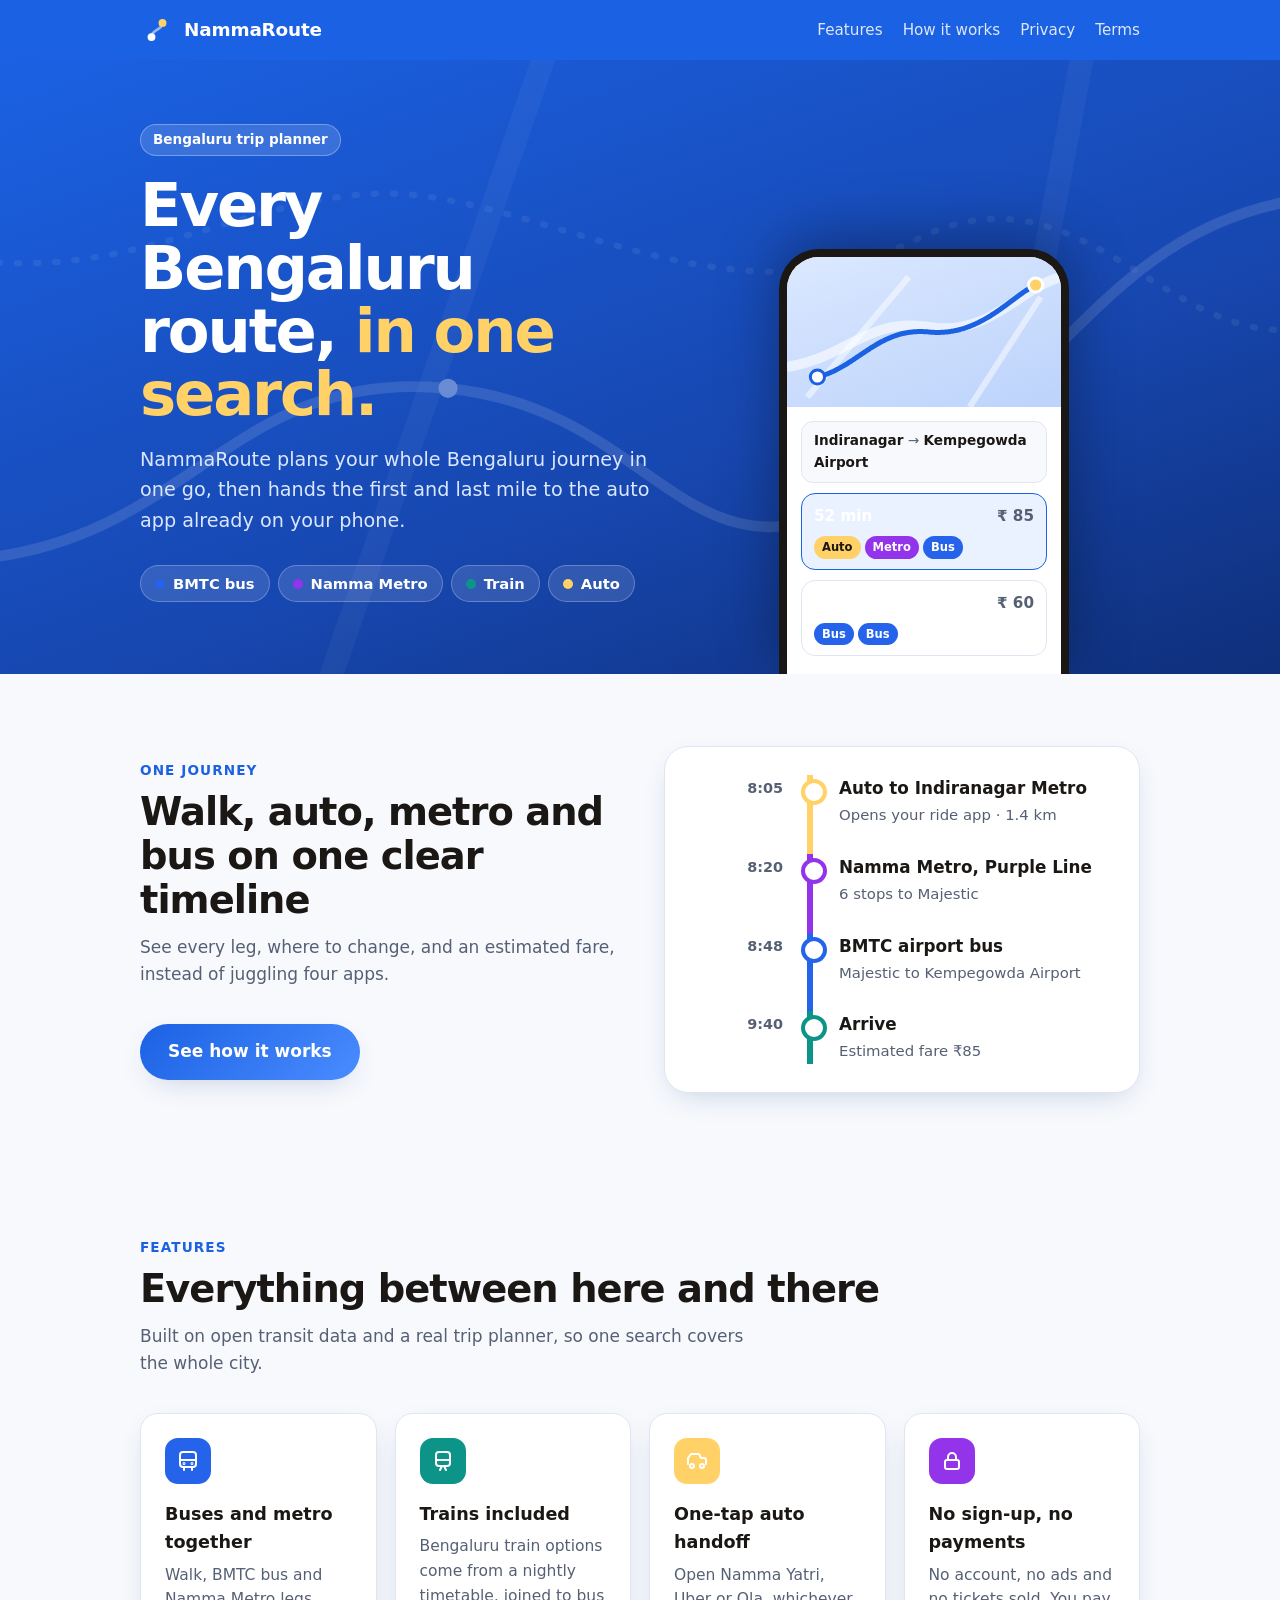
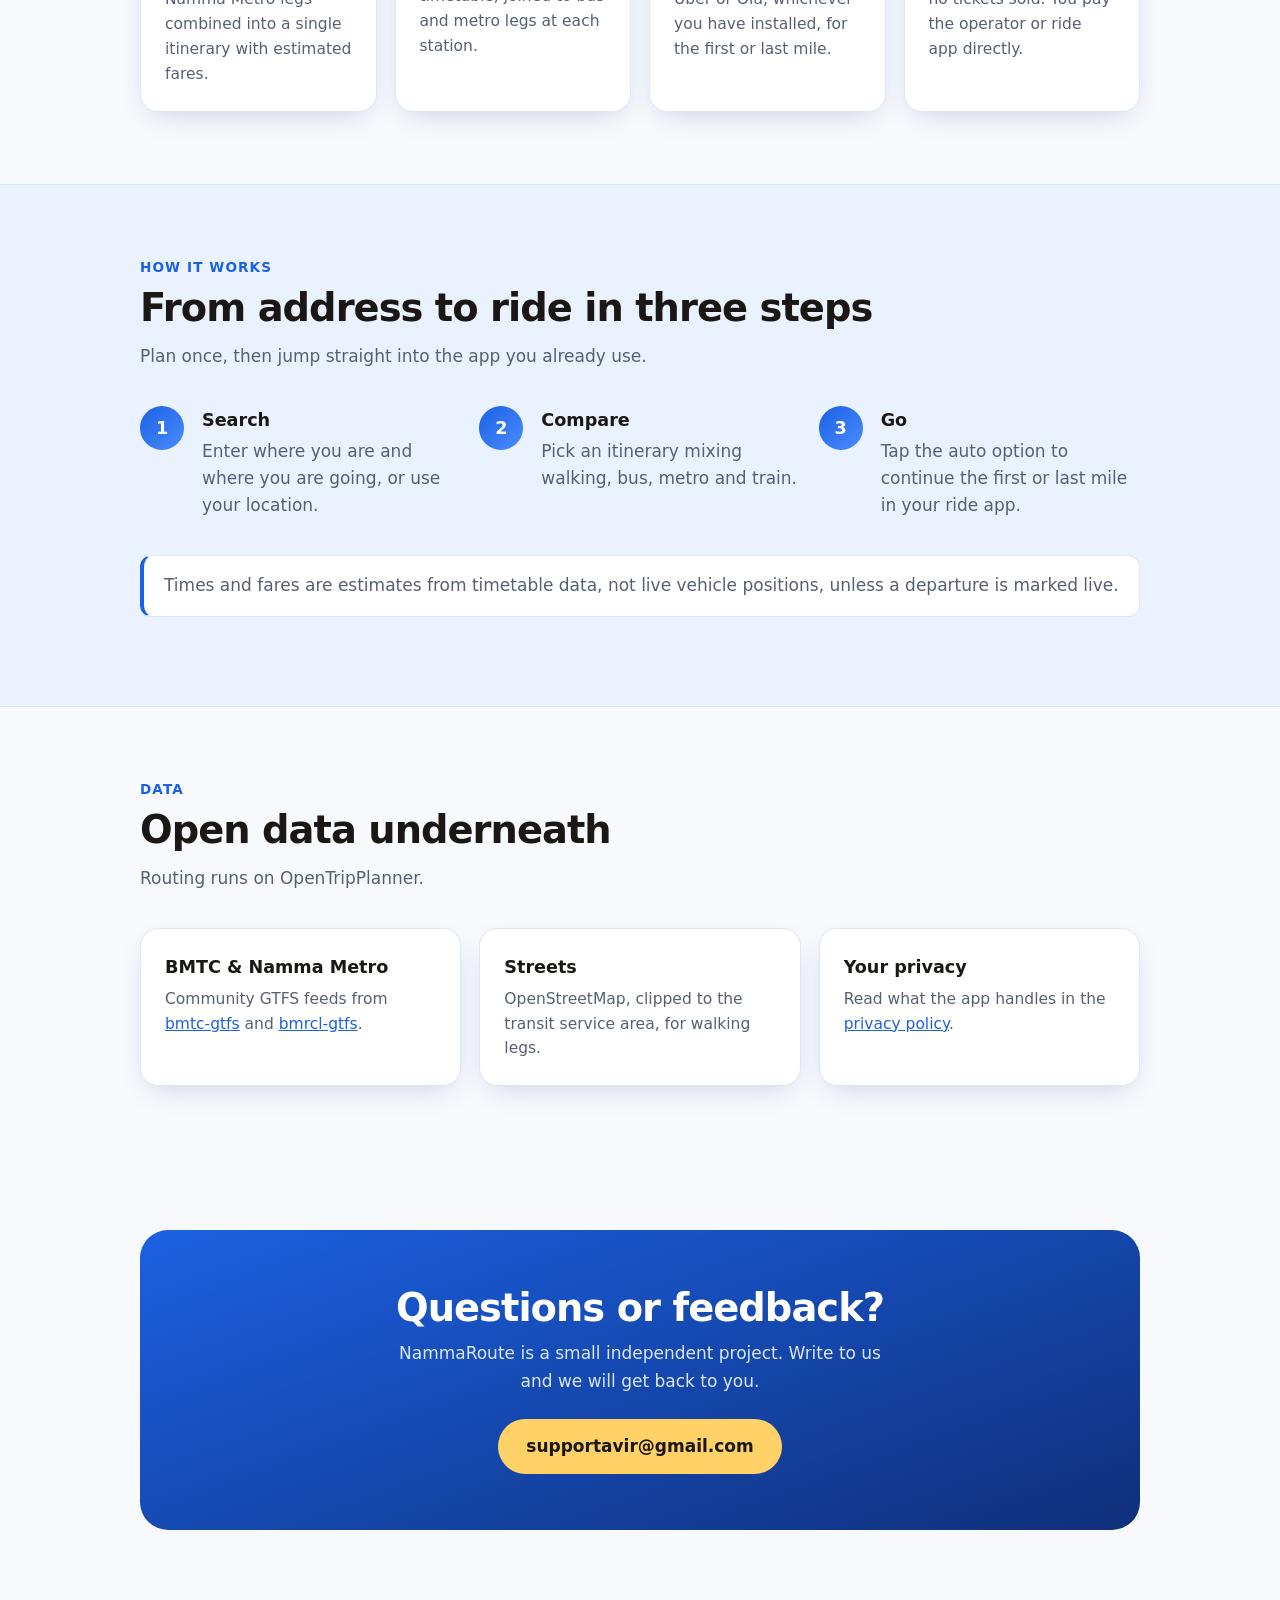
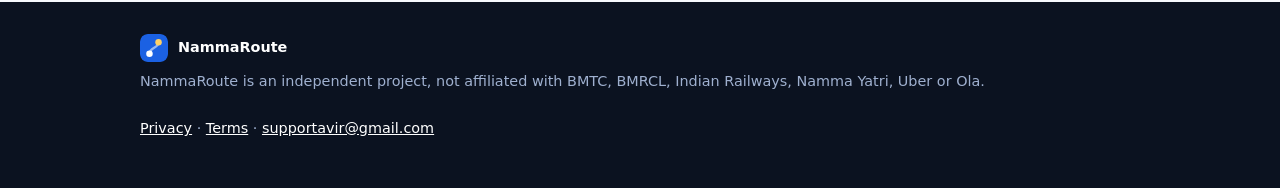
==== commit 7321dbde: "Bolder brand redesign: blue hero, journey timeline, CTA band" ====
--- a/index.html
+++ b/index.html
@@ -18,11 +18,10 @@
 <nav><a href="./#features">Features</a><a href="./#how">How it works</a><a href="privacy.html">Privacy</a><a href="terms.html">Terms</a></nav>
 </div></header>
 <main>
-<div class="hero"><div class="wrap">
-<div>
-<img class="appicon" src="icon.svg" alt="NammaRoute app icon" width="84" height="84">
+<div class="hero v3"><div class="wrap">
+<div class="copy">
 <span class="pill">Bengaluru trip planner</span>
-<h1>One route. <em>Bus, metro, train and auto.</em></h1>
+<h1>Every Bengaluru route, <em>in one search.</em></h1>
 <p class="lead">NammaRoute plans your whole Bengaluru journey in one go, then hands the first and last mile to the auto app already on your phone.</p>
 <div class="chips">
 <span class="chip"><span class="dot" style="background:var(--bus)"></span>BMTC bus</span>
@@ -39,6 +38,21 @@
 <div class="trip"><div class="row"><span>1 h 10 min</span><span>₹ 60</span></div><div class="legs"><span style="background:var(--bus)">Bus</span><span style="background:var(--bus)">Bus</span></div></div>
 </div></div>
 </div></div>
+
+<section><div class="wrap split">
+<div>
+<p class="eyebrow">One journey</p>
+<h2>Walk, auto, metro and bus on one clear timeline</h2>
+<p class="sub">See every leg, where to change, and an estimated fare, instead of juggling four apps.</p>
+<a class="btn" href="#how">See how it works</a>
+</div>
+<div class="timeline"><div class="tl">
+<div class="t">8:05</div><div class="b" style="--c:var(--auto)"><h4>Auto to Indiranagar Metro</h4><p>Opens your ride app · 1.4 km</p></div>
+<div class="t">8:20</div><div class="b" style="--c:var(--metro)"><h4>Namma Metro, Purple Line</h4><p>6 stops to Majestic</p></div>
+<div class="t">8:48</div><div class="b" style="--c:var(--bus)"><h4>BMTC airport bus</h4><p>Majestic to Kempegowda Airport</p></div>
+<div class="t">9:40</div><div class="b" style="--c:var(--train)"><h4>Arrive</h4><p>Estimated fare ₹85</p></div>
+</div></div>
+</div></section>
 
 <section id="features"><div class="wrap">
 <p class="eyebrow">Features</p>
@@ -72,6 +86,11 @@
 <div class="card"><h3>Streets</h3><p>OpenStreetMap, clipped to the transit service area, for walking legs.</p></div>
 <div class="card"><h3>Your privacy</h3><p>Read what the app handles in the <a href="privacy.html">privacy policy</a>.</p></div>
 </div></div></section>
+<section><div class="wrap"><div class="cta">
+<h2>Questions or feedback?</h2>
+<p>NammaRoute is a small independent project. Write to us and we will get back to you.</p>
+<a class="btn" href="mailto:supportavir@gmail.com">supportavir@gmail.com</a>
+</div></div></section>
 </main>
 <footer><div class="wrap">
 <div><div class="footbrand"><img src="icon.svg" alt="" width="28" height="28">NammaRoute</div>NammaRoute is an independent project, not affiliated with BMTC, BMRCL, Indian Railways, Namma Yatri, Uber or Ola.</div>
--- a/style.css
+++ b/style.css
@@ -67,3 +67,35 @@
 .doc ul{padding-left:1.2em}.doc li{margin:8px 0}
 @media (max-width:760px){.hero .wrap{grid-template-columns:1fr;padding-top:48px}.phone{transform:none}nav{gap:14px}.logo span{display:none}}
 .footbrand{display:flex;align-items:center;gap:10px;color:var(--fg);font-weight:700;margin-bottom:8px}.footbrand img{width:28px;height:28px;border-radius:8px}
+
+/* v3 bold theme */
+body{background:var(--bg)}
+.top{background:#1b61e3;border-bottom:0;backdrop-filter:none}
+.top .logo,.top nav a{color:#fff}
+.top nav a{opacity:.85}.top nav a:hover{opacity:1;color:#fff}
+.logo span{display:inline!important}
+.hero.v3{background:linear-gradient(160deg,#1b61e3 0%,#1747b0 60%,#0f2f7a 100%);color:#fff;position:relative;overflow:hidden}
+.hero.v3::before{content:"";position:absolute;inset:0;background:url("route-bg.svg") center/cover no-repeat;opacity:.35}
+.hero.v3 .wrap{position:relative;padding-top:64px;padding-bottom:0;align-items:end}
+.hero.v3 h1{color:#fff;font-size:clamp(2.4rem,5.5vw,3.8rem)}
+.hero.v3 h1 em{background:none;color:#ffd166;-webkit-text-fill-color:#ffd166}
+.hero.v3 .lead{color:#dbe7ff}
+.hero.v3 .pill{background:rgba(255,255,255,.14);color:#fff;border-color:rgba(255,255,255,.3)}
+.hero.v3 .chip{background:rgba(255,255,255,.12);border-color:rgba(255,255,255,.25);color:#fff;box-shadow:none}
+.hero.v3 .copy{padding-bottom:72px;align-self:center}
+.hero.v3 .phone{border-bottom:0;border-radius:40px 40px 0 0;transform:none;margin-bottom:0;box-shadow:0 -10px 60px rgba(0,0,0,.35)}
+.appicon{display:none}
+.timeline{background:var(--card);border:1px solid var(--line);border-radius:24px;padding:28px;box-shadow:var(--shadow)}
+.tl{display:grid;grid-template-columns:90px 1fr;gap:0 18px}
+.tl .t{color:var(--muted);font-weight:700;text-align:right;padding-top:2px;font-size:.9rem}
+.tl .b{position:relative;padding:0 0 26px 26px;border-left:6px solid var(--c);margin-left:6px}
+.tl .b::before{content:"";position:absolute;left:-12px;top:4px;width:18px;height:18px;border-radius:50%;background:var(--card);border:4px solid var(--c)}
+.tl .b h4{margin:0;font-size:1.05rem}.tl .b p{margin:2px 0 0;color:var(--muted);font-size:.93rem}
+.tl .b:last-child{padding-bottom:0}
+.split{display:grid;grid-template-columns:1fr 1fr;gap:48px;align-items:center}
+.cta{background:linear-gradient(160deg,#1b61e3,#0f2f7a);color:#fff;border-radius:28px;padding:56px 28px;text-align:center;position:relative;overflow:hidden}
+.cta h2{color:#fff;margin-bottom:10px}.cta p{color:#dbe7ff;margin:0 auto 24px;max-width:30em}
+.cta .btn{background:#ffd166;color:#1a1714;box-shadow:none}
+footer{background:#0b1220;border:0;color:#9fb0cf}
+footer .footbrand,footer a{color:#fff}
+@media (max-width:760px){.split{grid-template-columns:1fr}.tl{grid-template-columns:64px 1fr}.hero.v3 .copy{padding-bottom:40px}.hero.v3 .phone{width:260px}}
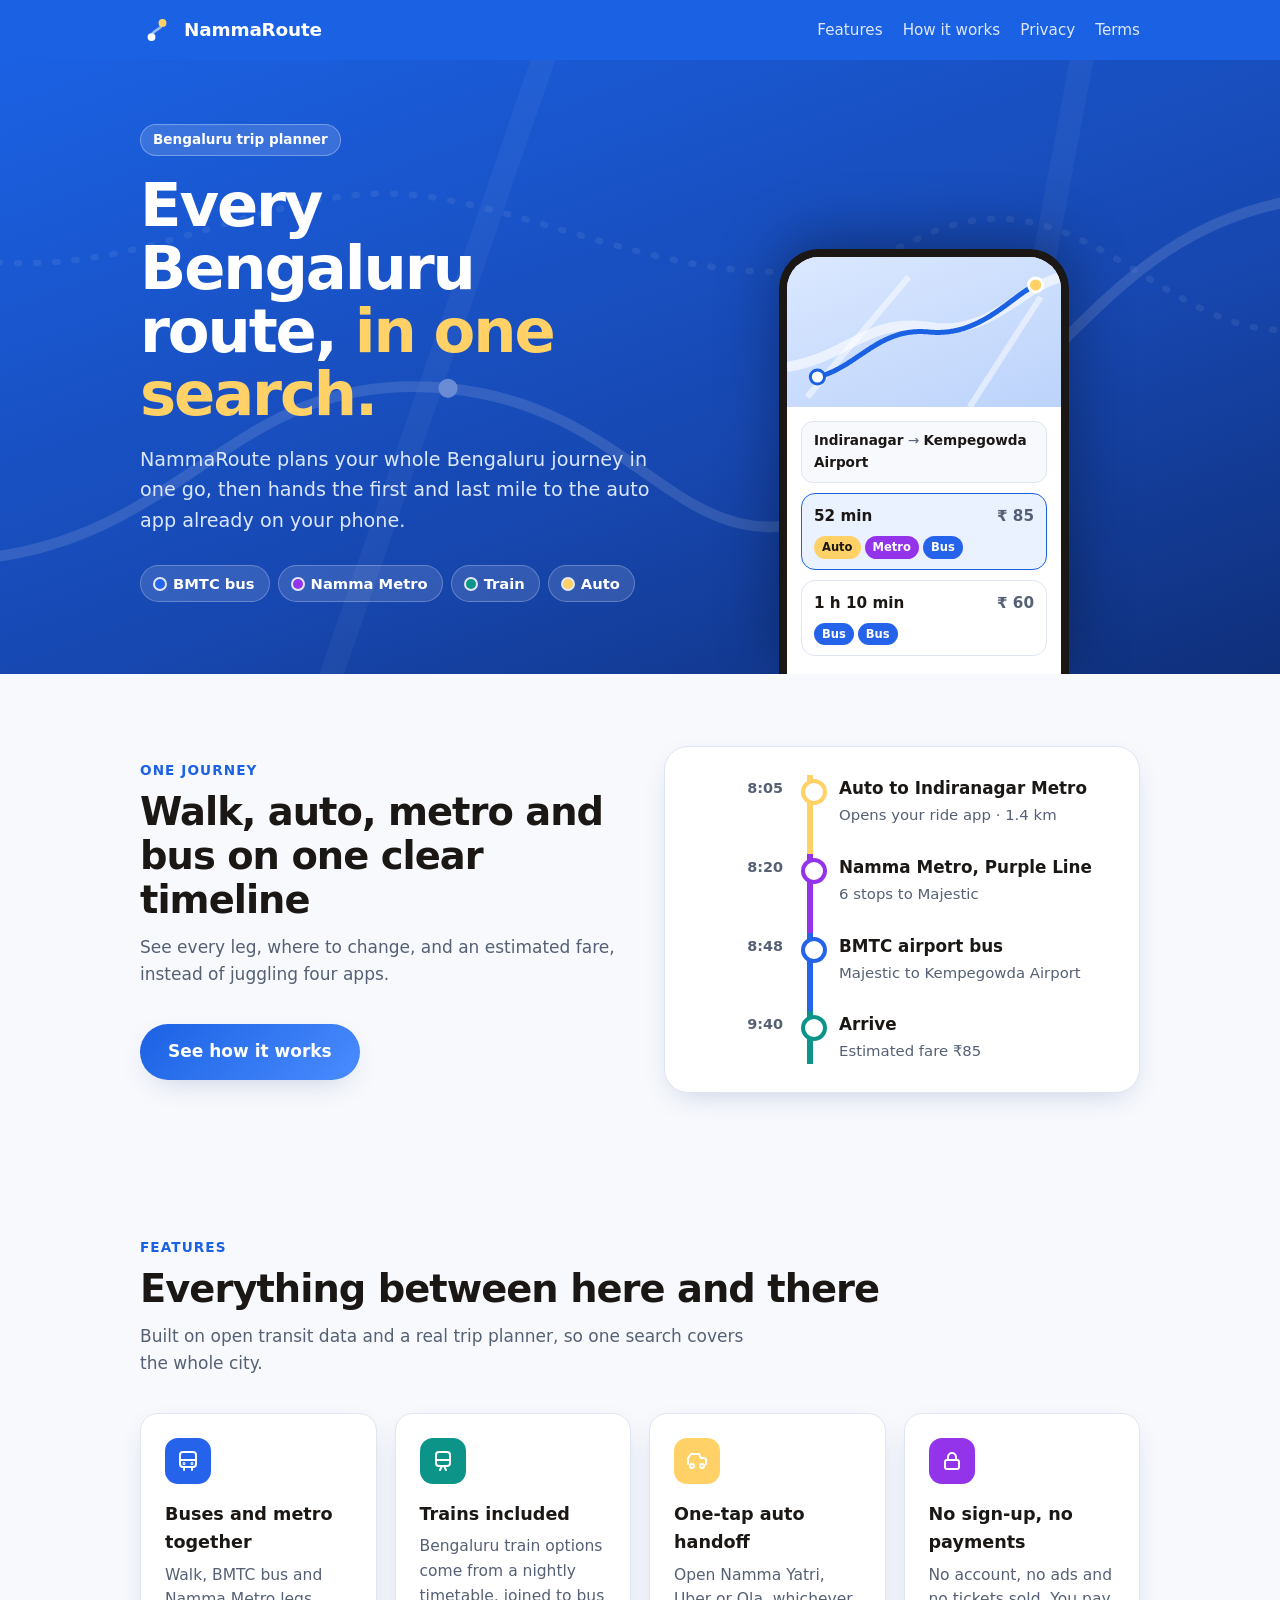
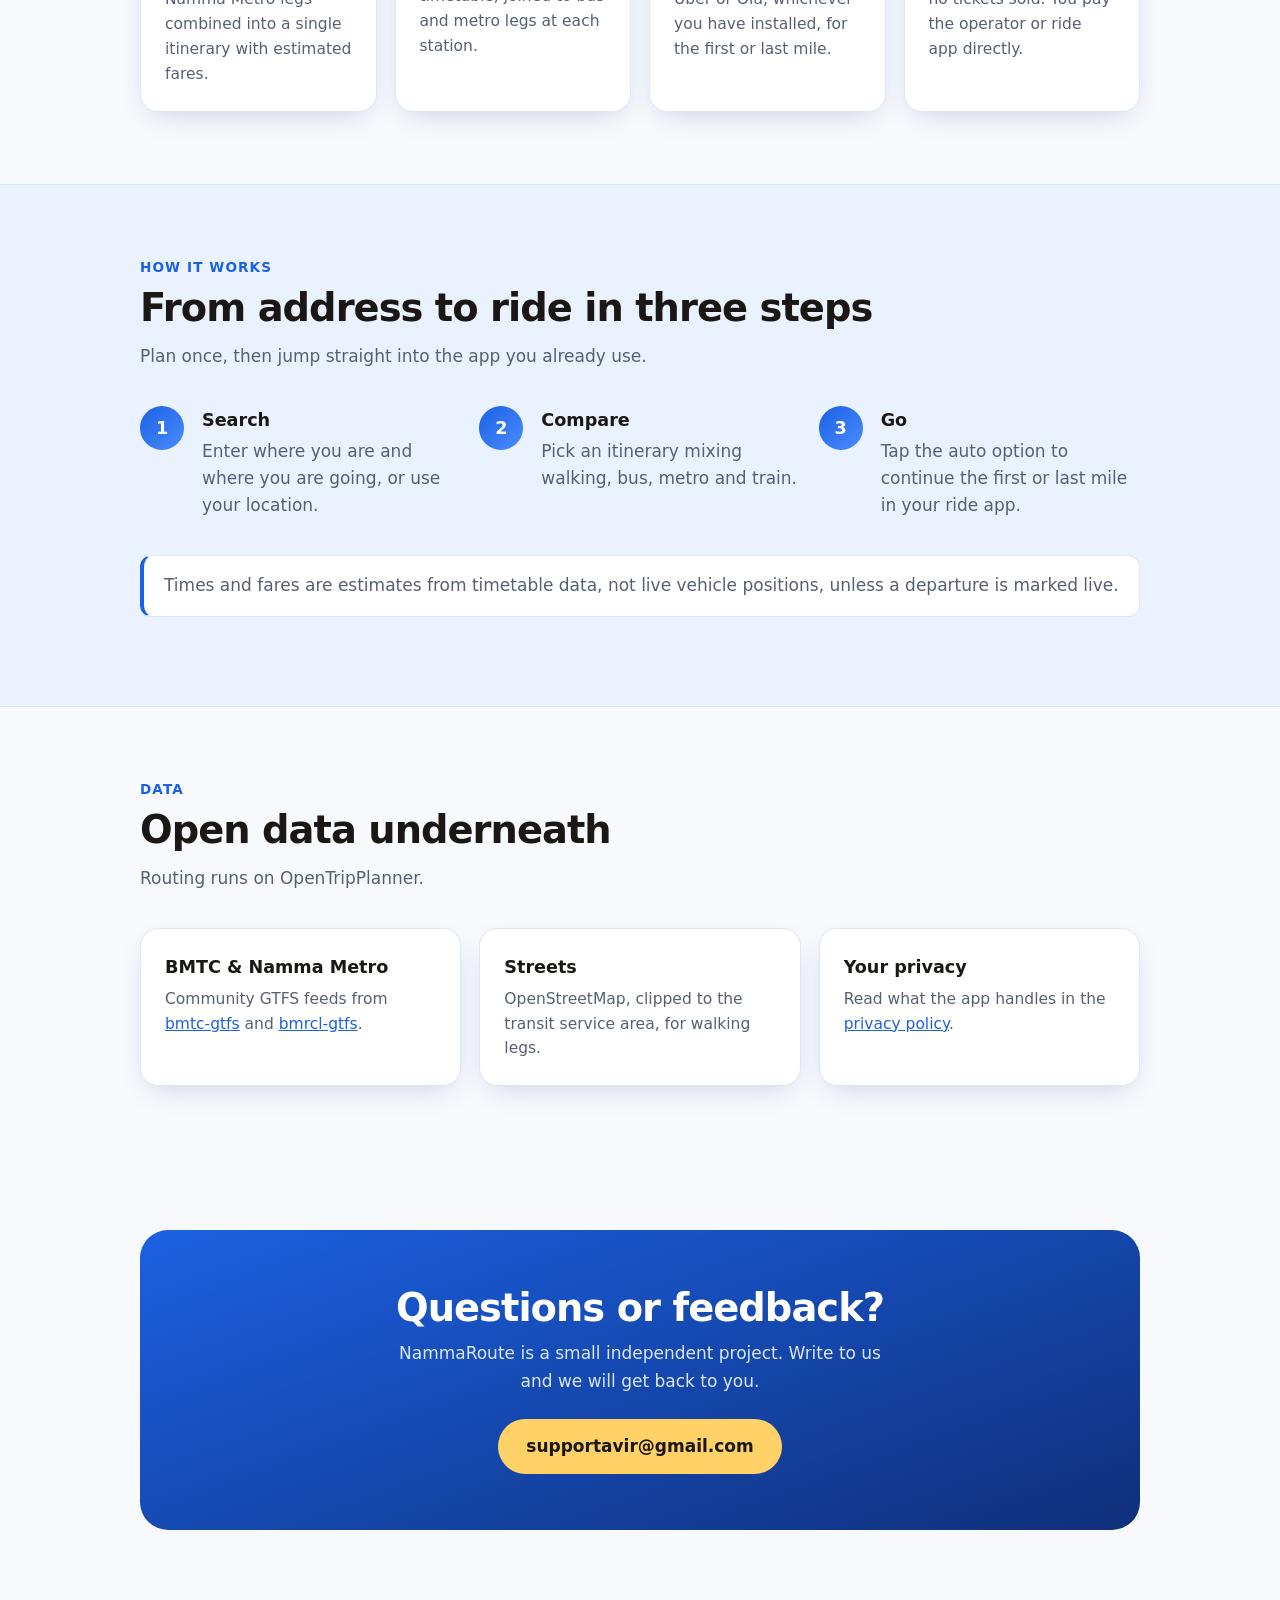
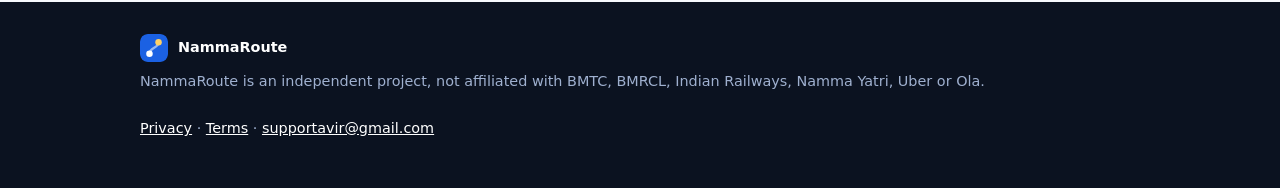
==== commit 1390c3eb: "Fix hero text colour inside phone mockup, cache-bust stylesheet" ====
--- a/index.html
+++ b/index.html
@@ -10,7 +10,7 @@
 <link rel="apple-touch-icon" href="apple-touch-icon.png">
 <meta property="og:title" content="NammaRoute">
 <meta property="og:image" content="https://agndreamz.github.io/nrpage/icon-512.png">
-<link rel="stylesheet" href="style.css">
+<link rel="stylesheet" href="style.css?v=4">
 </head>
 <body>
 <header class="top"><div class="wrap">
--- a/style.css
+++ b/style.css
@@ -99,3 +99,6 @@
 footer{background:#0b1220;border:0;color:#9fb0cf}
 footer .footbrand,footer a{color:#fff}
 @media (max-width:760px){.split{grid-template-columns:1fr}.tl{grid-template-columns:64px 1fr}.hero.v3 .copy{padding-bottom:40px}.hero.v3 .phone{width:260px}}
+.hero.v3 .phone{color:var(--fg);background:var(--card)}
+.hero.v3 .chip .dot{box-shadow:0 0 0 2px rgba(255,255,255,.85)}
+.hero.v3 .trip .row span:last-child{color:var(--muted)}
